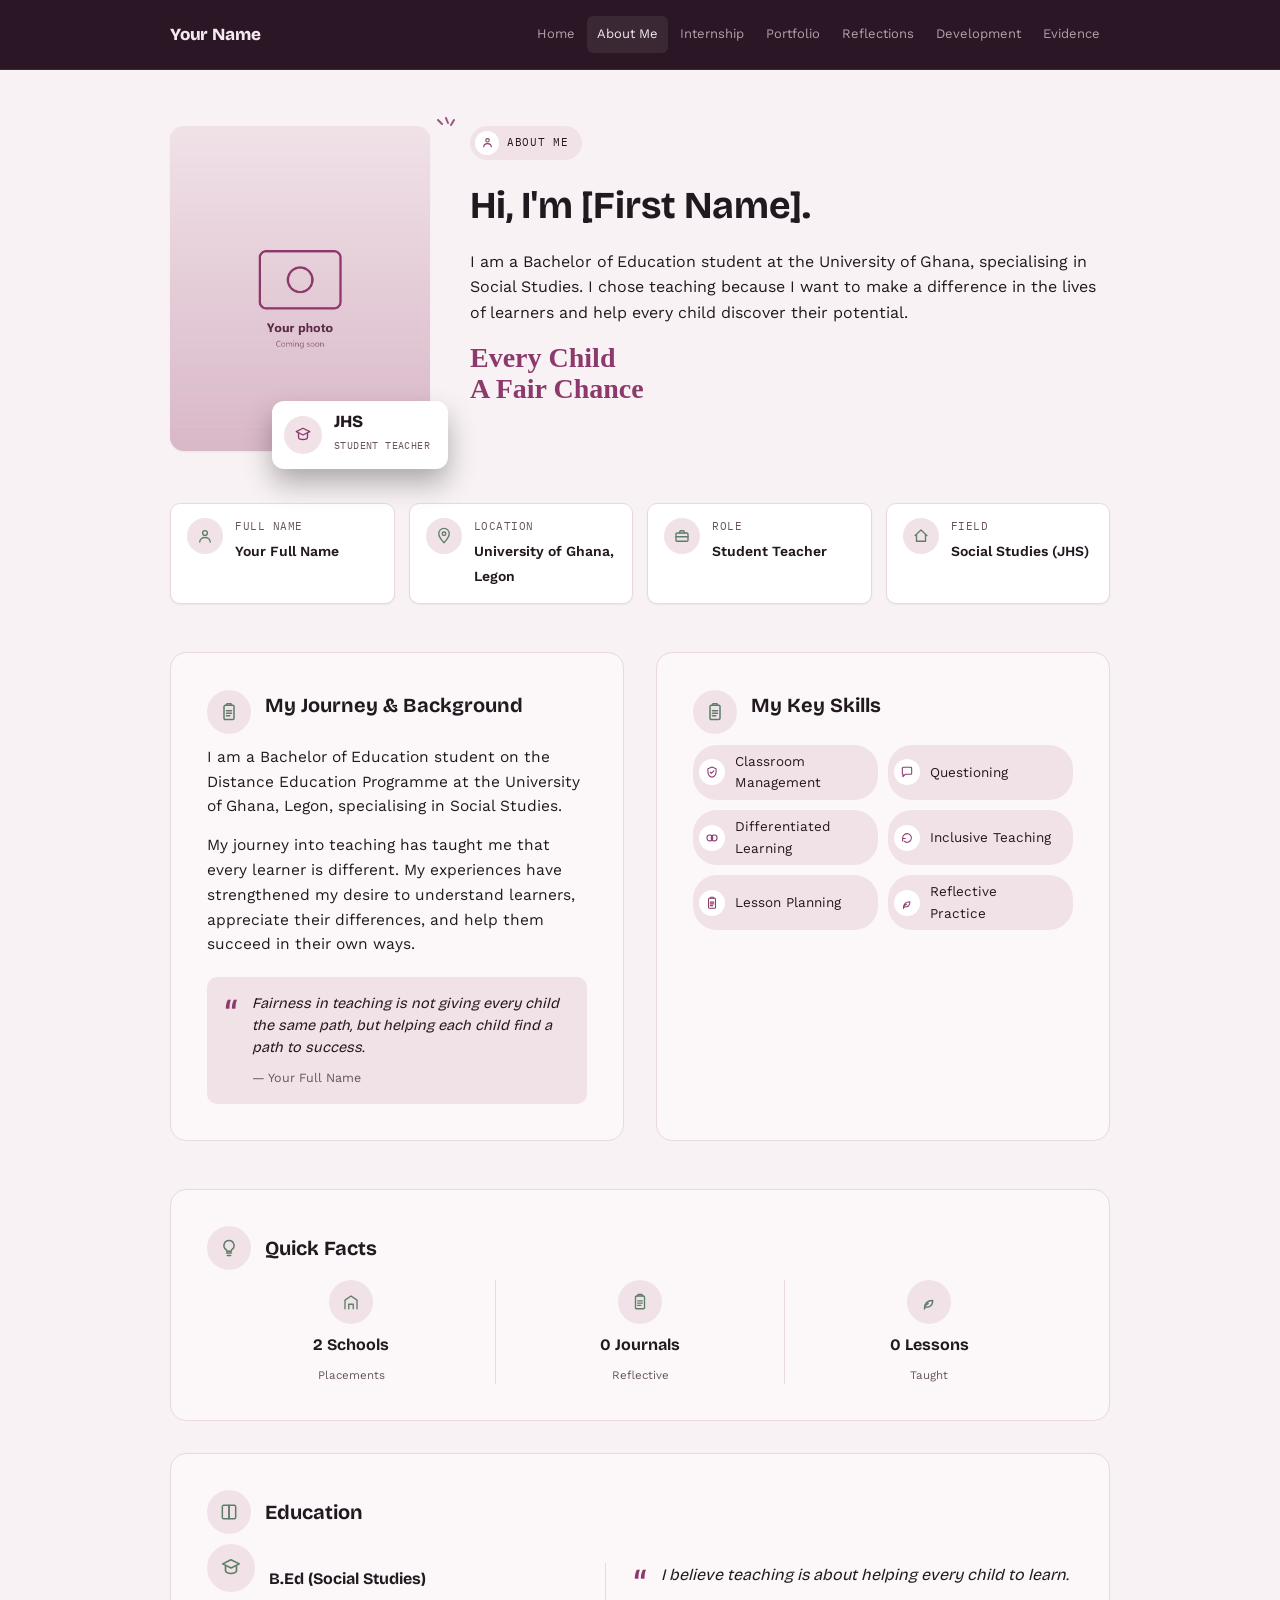
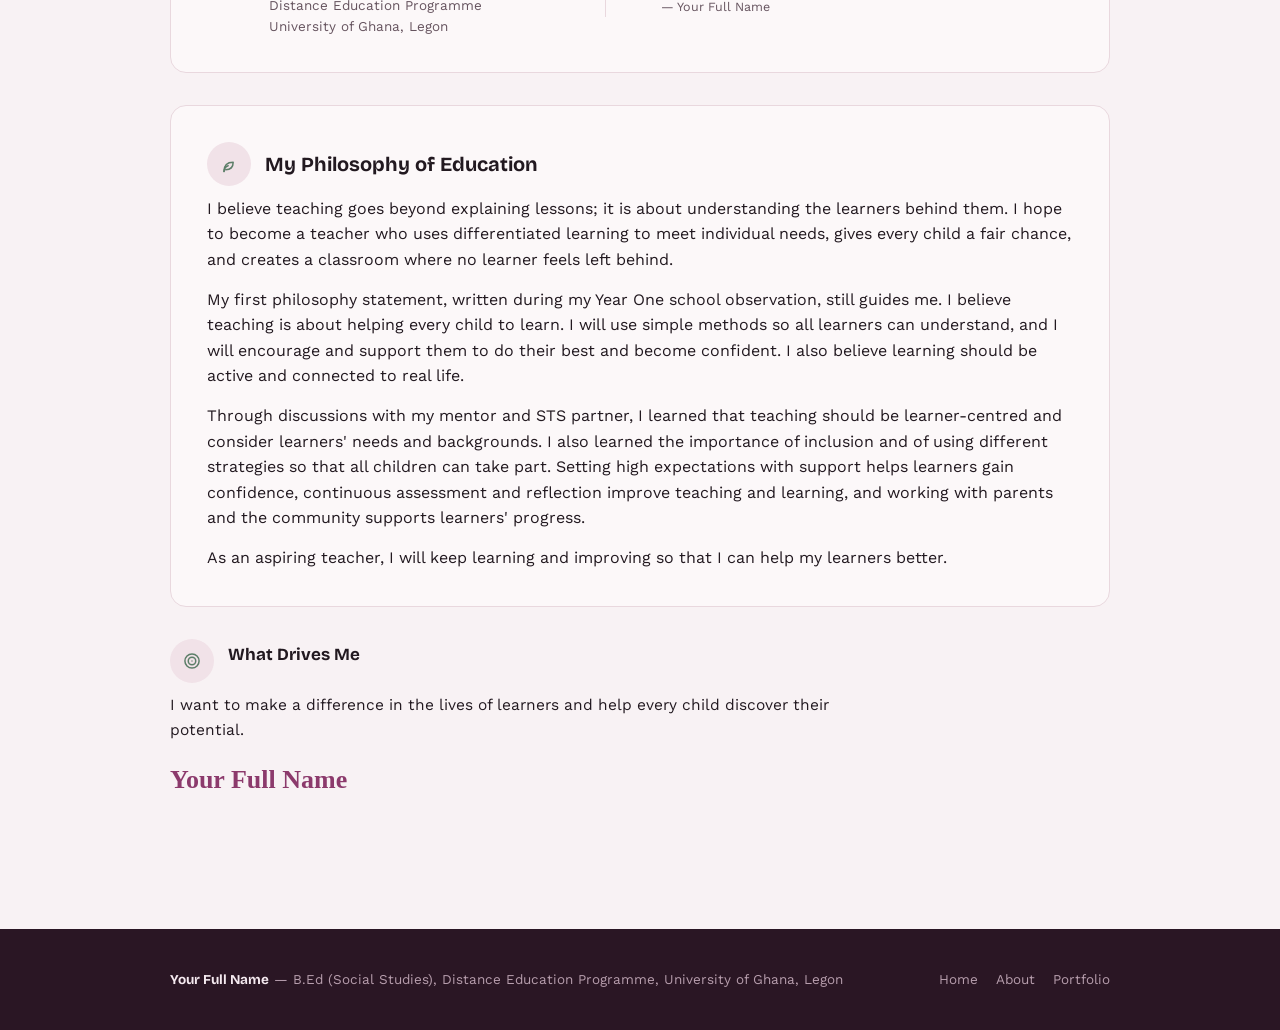
==== site/about.html @ 03ffe389 "Start client 3 e-portfolio from Ella's layout with Plum & Blush palette and placeholder content Co-A" ====
<!doctype html>
<html lang="en">
<head>
<meta charset="UTF-8">
<meta name="viewport" content="width=device-width, initial-scale=1">
<title>Your Full Name — About Me</title>
<meta name="description" content="Teaching e-portfolio of Your Full Name, B.Ed (Social Studies) student-teacher at the University of Ghana, Legon.">
<link rel="stylesheet" href="https://fonts.googleapis.com/css2?family=Bricolage+Grotesque:opsz,wght@12..96,500;12..96,700;12..96,800&family=Work+Sans:wght@400;500;600;700&family=IBM+Plex+Mono:wght@500&display=swap">
<link rel="stylesheet" href="styles.css">
</head>
<body>

<header class="site">
  <div class="container nav-row">
    <a class="brand" href="index.html">Your Name</a>
    <button class="nav-toggle" id="navToggle" aria-expanded="false">Menu</button>
    <nav class="links" id="navLinks">
      <a href="index.html">Home</a>
      <a href="about.html" class="active">About Me</a>
      <a href="internship.html">Internship</a>
      <a href="portfolio.html">Portfolio</a>
      <a href="reflections.html">Reflections</a>
      <a href="development.html">Development</a>
      <a href="evidence.html">Evidence</a>
    </nav>
  </div>
</header>

<main class="container">
  <div class="page">

    <div class="about-split">
      <div style="position:relative;">
        <div class="photo-ticks"><svg width="24" height="34" viewBox="0 0 24 34" fill="none" stroke="currentColor" stroke-width="2" stroke-linecap="round"><path d="M2 4l4 4"/><path d="M10 2l2 5"/><path d="M18 4l-3 5"/></svg></div>
        <img class="about-photo" style="object-position:center 15%;" src="assets/portrait.jpg" alt="Portrait of Your Full Name">
        <div class="hero-badge" style="position:absolute;right:-18px;bottom:-18px;left:auto;">
          <div class="badge-icon"><svg width="18" height="18" viewBox="0 0 24 24" fill="none" stroke="currentColor" stroke-width="1.8" stroke-linecap="round" stroke-linejoin="round"><path d="M12 3l9 4.5-9 4.5-9-4.5z"/><path d="M6 10v5c0 1.5 2.7 3 6 3s6-1.5 6-3v-5"/></svg></div>
          <div><b>JHS</b><span>Student Teacher</span></div>
        </div>
      </div>
      <div class="about-greet">
        <div class="pill-eyebrow"><span class="pill-icon"><svg width="13" height="13" viewBox="0 0 24 24" fill="none" stroke="currentColor" stroke-width="2" stroke-linecap="round" stroke-linejoin="round"><circle cx="12" cy="8" r="3.2"/><path d="M5 20c0-3.5 3-6 7-6s7 2.5 7 6"/></svg></span>About Me</div>
        <h3 style="font-size:clamp(28px,4.4vw,38px);">Hi, I'm [First Name].</h3>
        <p class="body-text">I am a Bachelor of Education student at the University of Ghana, specialising in Social Studies. I chose teaching because I want to make a difference in the lives of learners and help every child discover their potential.</p>
        <div class="tagline-script">Every Child<br>A Fair Chance</div>
      </div>
    </div>

    <div class="block">
      <div class="info-grid">
        <div class="info-item">
          <div class="info-icon"><svg width="18" height="18" viewBox="0 0 24 24" fill="none" stroke="currentColor" stroke-width="1.8" stroke-linecap="round" stroke-linejoin="round"><circle cx="12" cy="8" r="3.2"/><path d="M5 20c0-3.5 3-6 7-6s7 2.5 7 6"/></svg></div>
          <div><span class="info-label">Full Name</span><span class="info-value">Your Full Name</span></div>
        </div>
        <div class="info-item">
          <div class="info-icon"><svg width="18" height="18" viewBox="0 0 24 24" fill="none" stroke="currentColor" stroke-width="1.8" stroke-linecap="round" stroke-linejoin="round"><path d="M12 21s7-7.2 7-12.2a7 7 0 1 0-14 0C5 13.8 12 21 12 21z"/><circle cx="12" cy="9" r="2.4"/></svg></div>
          <div><span class="info-label">Location</span><span class="info-value">University of Ghana, Legon</span></div>
        </div>
        <div class="info-item">
          <div class="info-icon"><svg width="18" height="18" viewBox="0 0 24 24" fill="none" stroke="currentColor" stroke-width="1.8" stroke-linecap="round" stroke-linejoin="round"><rect x="4" y="8" width="16" height="11" rx="1.5"/><path d="M9 8V6.5A1.5 1.5 0 0 1 10.5 5h3A1.5 1.5 0 0 1 15 6.5V8"/><path d="M4 13h16"/></svg></div>
          <div><span class="info-label">Role</span><span class="info-value">Student Teacher</span></div>
        </div>
        <div class="info-item">
          <div class="info-icon"><svg width="18" height="18" viewBox="0 0 24 24" fill="none" stroke="currentColor" stroke-width="1.8" stroke-linecap="round" stroke-linejoin="round"><path d="M4 11.5L12 4l8 7.5"/><path d="M6 10v9h12v-9"/></svg></div>
          <div><span class="info-label">Field</span><span class="info-value">Social Studies (JHS)</span></div>
        </div>
      </div>
    </div>

    <div class="two-col block">
      <div class="panel" style="margin-bottom:0;">
        <div class="panel-head">
        <div class="focus-icon"><svg width="20" height="20" viewBox="0 0 24 24" fill="none" stroke="currentColor" stroke-width="1.8" stroke-linecap="round" stroke-linejoin="round"><rect x="6" y="4" width="12" height="17" rx="1.5"/><path d="M9 4V3a1 1 0 0 1 1-1h4a1 1 0 0 1 1 1v1"/><path d="M9 10.5h6M9 13.5h6M9 16.5h4"/></svg></div>
        <h3>My Journey &amp; Background</h3>
      </div>
        <p class="body-text">I am a Bachelor of Education student on the Distance Education Programme at the University of Ghana, Legon, specialising in Social Studies.</p>
        <p class="body-text" style="margin-top:14px;">My journey into teaching has taught me that every learner is different. My experiences have strengthened my desire to understand learners, appreciate their differences, and help them succeed in their own ways.</p>
        <div class="testimonial" style="margin-top:20px;background:var(--chip-bg);border-radius:10px;padding:16px 18px;">
          <span class="quote-mark">&ldquo;</span>
          <div>
            <blockquote style="font-size:14.5px;">Fairness in teaching is not giving every child the same path, but helping each child find a path to success.</blockquote>
            <cite>— Your Full Name</cite>
          </div>
        </div>
      </div>
      <div class="panel" style="margin-bottom:0;">
        <div class="panel-head">
        <div class="focus-icon"><svg width="20" height="20" viewBox="0 0 24 24" fill="none" stroke="currentColor" stroke-width="1.8" stroke-linecap="round" stroke-linejoin="round"><rect x="6" y="4" width="12" height="17" rx="1.5"/><path d="M9 4V3a1 1 0 0 1 1-1h4a1 1 0 0 1 1 1v1"/><path d="M9 10.5h6M9 13.5h6M9 16.5h4"/></svg></div>
        <h3>My Key Skills</h3>
      </div>
        <div class="skill-grid">
          <div class="skill-chip"><span class="chip-ico"><svg width="14" height="14" viewBox="0 0 24 24" fill="none" stroke="currentColor" stroke-width="1.8" stroke-linecap="round" stroke-linejoin="round"><path d="M12 3.5l7 2.8v5.2c0 5-3 8.3-7 9.5-4-1.2-7-4.5-7-9.5V6.3z"/><path d="M8.8 12.2l2.1 2.1 4.3-4.3"/></svg></span>Classroom Management</div>
          <div class="skill-chip"><span class="chip-ico"><svg width="14" height="14" viewBox="0 0 24 24" fill="none" stroke="currentColor" stroke-width="1.8" stroke-linecap="round" stroke-linejoin="round"><path d="M4 5.5A1.5 1.5 0 0 1 5.5 4h13A1.5 1.5 0 0 1 20 5.5v9A1.5 1.5 0 0 1 18.5 16H9l-4 4v-4H5.5A1.5 1.5 0 0 1 4 14.5z"/></svg></span>Questioning</div>
          <div class="skill-chip"><span class="chip-ico"><svg width="14" height="14" viewBox="0 0 24 24" fill="none" stroke="currentColor" stroke-width="1.8" stroke-linecap="round" stroke-linejoin="round"><circle cx="8.3" cy="12" r="5"/><circle cx="15.7" cy="12" r="5"/></svg></span>Differentiated Learning</div>
          <div class="skill-chip"><span class="chip-ico"><svg width="14" height="14" viewBox="0 0 24 24" fill="none" stroke="currentColor" stroke-width="1.8" stroke-linecap="round" stroke-linejoin="round"><path d="M4.5 12a7.5 7.5 0 1 1 2.4 5.5"/><path d="M4.5 17v-4.3h4.3"/></svg></span>Inclusive Teaching</div>
          <div class="skill-chip"><span class="chip-ico"><svg width="14" height="14" viewBox="0 0 24 24" fill="none" stroke="currentColor" stroke-width="1.8" stroke-linecap="round" stroke-linejoin="round"><rect x="6" y="4" width="12" height="17" rx="1.5"/><path d="M9 4V3a1 1 0 0 1 1-1h4a1 1 0 0 1 1 1v1"/><path d="M9 10.5h6M9 13.5h6M9 16.5h4"/></svg></span>Lesson Planning</div>
          <div class="skill-chip"><span class="chip-ico"><svg width="14" height="14" viewBox="0 0 24 24" fill="none" stroke="currentColor" stroke-width="1.8" stroke-linecap="round" stroke-linejoin="round"><path d="M6 21c0-7 4-11 11-11 0 6-3 9-9 9"/><path d="M6 21c0-4 2-6 5-7"/></svg></span>Reflective Practice</div>
        </div>
      </div>
    </div>

    <div class="panel">
      <div class="panel-head">
        <div class="focus-icon"><svg width="20" height="20" viewBox="0 0 24 24" fill="none" stroke="currentColor" stroke-width="1.8" stroke-linecap="round" stroke-linejoin="round"><path d="M9 18h6M10 21h4"/><path d="M12 3a6 6 0 0 0-3.5 10.9c.5.4.8 1 .8 1.6v.5h5.4v-.5c0-.6.3-1.2.8-1.6A6 6 0 0 0 12 3z"/></svg></div>
        <h3>Quick Facts</h3>
      </div>
      <div class="stat-trio">
        <div class="stat-trio-item">
          <div class="focus-icon"><svg width="18" height="18" viewBox="0 0 24 24" fill="none" stroke="currentColor" stroke-width="1.8" stroke-linecap="round" stroke-linejoin="round"><path d="M4 21V9.5L12 4l8 5.5V21"/><path d="M9 21v-6h6v6"/></svg></div>
          <b>2 Schools</b><span>Placements</span>
        </div>
        <div class="stat-trio-item">
          <div class="focus-icon"><svg width="18" height="18" viewBox="0 0 24 24" fill="none" stroke="currentColor" stroke-width="1.8" stroke-linecap="round" stroke-linejoin="round"><rect x="6" y="4" width="12" height="17" rx="1.5"/><path d="M9 4V3a1 1 0 0 1 1-1h4a1 1 0 0 1 1 1v1"/><path d="M9 10.5h6M9 13.5h6M9 16.5h4"/></svg></div>
          <b>0 Journals</b><span>Reflective</span>
        </div>
        <div class="stat-trio-item">
          <div class="focus-icon"><svg width="18" height="18" viewBox="0 0 24 24" fill="none" stroke="currentColor" stroke-width="1.8" stroke-linecap="round" stroke-linejoin="round"><path d="M6 21c0-7 4-11 11-11 0 6-3 9-9 9"/><path d="M6 21c0-4 2-6 5-7"/></svg></div>
          <b>0 Lessons</b><span>Taught</span>
        </div>
      </div>
    </div>

    <div class="panel">
      <div class="panel-head">
        <div class="focus-icon"><svg width="20" height="20" viewBox="0 0 24 24" fill="none" stroke="currentColor" stroke-width="1.8" stroke-linecap="round" stroke-linejoin="round"><path d="M4 5.5C4 4.7 4.7 4 5.5 4H12v16H5.5A1.5 1.5 0 0 1 4 18.5z"/><path d="M20 5.5c0-.8-.7-1.5-1.5-1.5H12v16h6.5a1.5 1.5 0 0 0 1.5-1.5z"/></svg></div>
        <h3>Education</h3>
      </div>
      <div class="edu-row">
        <div class="edu-info">
          <div class="focus-icon"><svg width="22" height="22" viewBox="0 0 24 24" fill="none" stroke="currentColor" stroke-width="1.8" stroke-linecap="round" stroke-linejoin="round"><path d="M12 3l9 4.5-9 4.5-9-4.5z"/><path d="M6 10v5c0 1.5 2.7 3 6 3s6-1.5 6-3v-5"/></svg></div>
          <div>
            <h4>B.Ed (Social Studies)</h4>
            <p>Distance Education Programme<br>University of Ghana, Legon</p>
          </div>
        </div>
        <div class="testimonial">
          <span class="quote-mark">&ldquo;</span>
          <div>
            <blockquote>I believe teaching is about helping every child to learn.</blockquote>
            <cite>— Your Full Name</cite>
          </div>
        </div>
      </div>
    </div>

    <div class="panel">
      <div class="panel-head">
        <div class="focus-icon"><svg width="20" height="20" viewBox="0 0 24 24" fill="none" stroke="currentColor" stroke-width="1.8" stroke-linecap="round" stroke-linejoin="round"><path d="M6 21c0-7 4-11 11-11 0 6-3 9-9 9"/><path d="M6 21c0-4 2-6 5-7"/></svg></div>
        <h3>My Philosophy of Education</h3>
      </div>
      <p class="body-text">I believe teaching goes beyond explaining lessons; it is about understanding the learners behind them. I hope to become a teacher who uses differentiated learning to meet individual needs, gives every child a fair chance, and creates a classroom where no learner feels left behind.</p>
      <p class="body-text" style="margin-top:14px;">My first philosophy statement, written during my Year One school observation, still guides me. I believe teaching is about helping every child to learn. I will use simple methods so all learners can understand, and I will encourage and support them to do their best and become confident. I also believe learning should be active and connected to real life.</p>
      <p class="body-text" style="margin-top:14px;">Through discussions with my mentor and STS partner, I learned that teaching should be learner-centred and consider learners' needs and backgrounds. I also learned the importance of inclusion and of using different strategies so that all children can take part. Setting high expectations with support helps learners gain confidence, continuous assessment and reflection improve teaching and learning, and working with parents and the community supports learners' progress.</p>
            <p class="body-text" style="margin-top:14px;">As an aspiring teacher, I will keep learning and improving so that I can help my learners better.</p>
    </div>

    <div class="block">
      <div>
        <div class="panel-head" style="margin-bottom:10px;">
          <div class="focus-icon"><svg width="20" height="20" viewBox="0 0 24 24" fill="none" stroke="currentColor" stroke-width="1.8" stroke-linecap="round" stroke-linejoin="round"><circle cx="12" cy="12" r="8.5"/><circle cx="12" cy="12" r="4.5"/><circle cx="12" cy="12" r=".8" fill="currentColor" stroke="none"/></svg></div>
          <h3 style="font-size:17px;">What Drives Me</h3>
        </div>
        <p class="body-text">I want to make a difference in the lives of learners and help every child discover their potential.</p>
        <div class="signature">Your Full Name</div>
      </div>
    </div>
  </div>
</main>

<footer class="site">
  <div class="container">
    <div><strong>Your Full Name</strong> — B.Ed (Social Studies), Distance Education Programme, University of Ghana, Legon</div>
    <div class="foot-links">
      <a href="index.html">Home</a>
      <a href="about.html">About</a>
      <a href="portfolio.html">Portfolio</a>
    </div>
  </div>
</footer>

<script>
(function(){
  var navToggle = document.getElementById("navToggle");
  var navEl = document.getElementById("navLinks");
  navToggle.addEventListener("click", function(){
    var open = navEl.classList.toggle("open");
    navToggle.setAttribute("aria-expanded", open ? "true" : "false");
  });
})();
</script>
</body>
</html>
---- site/styles.css ----
:root{
  --bg:#F8F2F4;
  --surface:#FFFFFF;
  --surface-2:#FCF8F9;
  --ink:#221920;
  --ink-muted:#66545F;
  --border:#E9D8DE;
  --gold:#8C3A6C;
  --green:#5C7E68;
  --maroon:#C2566F;
  --header-bg:#2A1624;
  --header-text:#F4E9EF;
  --header-text-muted:#B79EAD;
  --chip-bg:#F1E2E8;
  --shadow: 0 1px 2px rgba(20,18,10,.06);
  --font-display: "Bricolage Grotesque", system-ui, sans-serif;
  --font-body: "Work Sans", system-ui, sans-serif;
  --font-mono: "IBM Plex Mono", monospace;
}
@media (prefers-color-scheme: dark){
  :root:not([data-theme="light"]){
    --bg:#170F14;
    --surface:#21161D;
    --surface-2:#271A22;
    --ink:#F4E9EF;
    --ink-muted:#B9A3AF;
    --border:#3B2934;
    --gold:#D58AB6;
    --green:#93BCA0;
    --maroon:#EA8FA3;
    --header-bg:#10090E;
    --header-text:#F4E9EF;
    --header-text-muted:#A88E9D;
    --chip-bg:#2F1F29;
    --shadow: 0 1px 2px rgba(0,0,0,.4);
  }
}
:root[data-theme="dark"]{
  --bg:#170F14;
  --surface:#21161D;
  --surface-2:#271A22;
  --ink:#F4E9EF;
  --ink-muted:#B9A3AF;
  --border:#3B2934;
  --gold:#D58AB6;
  --green:#93BCA0;
  --maroon:#EA8FA3;
  --header-bg:#10090E;
  --header-text:#F4E9EF;
  --header-text-muted:#A88E9D;
  --chip-bg:#2F1F29;
  --shadow: 0 1px 2px rgba(0,0,0,.4);
}
*{box-sizing:border-box;}
html{scroll-behavior:smooth;}
body{
  margin:0;
  background:var(--bg);
  color:var(--ink);
  font-family:var(--font-body);
  line-height:1.6;
}
img{max-width:100%;}
a{color:inherit;}
[hidden]{display:none!important;}
.container{max-width:980px;margin:0 auto;padding-inline:20px;}
h1,h2,h3{font-family:var(--font-display);font-weight:700;text-wrap:balance;margin:0;}
p{margin:0;}
.eyebrow{
  font-family:var(--font-mono);
  font-size:11px;
  letter-spacing:.08em;
  text-transform:uppercase;
}

/* header */
header.site{
  background:var(--header-bg);
  color:var(--header-text);
  position:sticky;
  top:0;
  z-index:20;
  border-bottom:1px solid rgba(255,255,255,.08);
}
.nav-row{
  display:flex;
  align-items:center;
  justify-content:space-between;
  padding-block:16px;
  gap:16px;
}
.brand{
  font-family:var(--font-display);
  font-weight:800;
  font-size:17px;
  letter-spacing:-.01em;
  text-decoration:none;
  color:var(--header-text);
  white-space:nowrap;
}
nav.links{display:flex;gap:2px;flex-wrap:nowrap;}
nav.links a{
  font-size:13px;
  text-decoration:none;
  color:var(--header-text-muted);
  padding:8px 10px;
  border-radius:6px;
  white-space:nowrap;
  transition:color .15s, background .15s;
}
nav.links a:hover{color:var(--header-text);}
nav.links a.active{color:var(--header-text);background:rgba(255,255,255,.08);}
.nav-toggle{
  display:none;
  background:none;
  border:1px solid rgba(255,255,255,.2);
  color:var(--header-text);
  border-radius:6px;
  padding:8px 10px;
  font-size:13px;
  font-family:var(--font-mono);
}
@media (max-width:900px){
  nav.links{
    display:none;
    width:100%;
    flex-direction:column;
    flex-wrap:wrap;
    gap:2px;
    padding-bottom:14px;
  }
  nav.links a{white-space:normal;}
  nav.links.open{display:flex;}
  .nav-toggle{display:block;}
  .nav-row{flex-wrap:wrap;}
}

/* hero */
.hero{
  background:var(--header-bg);
  color:var(--header-text);
  padding-block:clamp(48px,8vw,88px) clamp(56px,9vw,96px);
  overflow:clip;
}
.hero-grid{
  display:grid;
  grid-template-columns:1.15fr auto;
  gap:clamp(32px,6vw,64px);
  align-items:center;
}
@media (max-width:700px){.hero-grid{grid-template-columns:1fr;}.hero-photo-wrap{order:-1;margin-inline:auto;}}
.hero-photo-wrap{
  position:relative;
  width:min(300px,72vw);
  flex-shrink:0;
}
.hero-photo-wrap::before{
  content:"";
  position:absolute;
  inset:10px -10px -10px 10px;
  background:color-mix(in srgb, var(--gold) 25%, transparent);
  border-radius:18px;
  z-index:0;
}
.hero-photo{
  position:relative;
  z-index:1;
  display:block;
  width:100%;
  aspect-ratio:4/5;
  object-fit:cover;
  object-position:top center;
  border-radius:16px;
  box-shadow:0 24px 48px rgba(0,0,0,.4);
}
.hero-badge{
  position:absolute;
  z-index:2;
  left:-18px;
  bottom:-18px;
  display:flex;
  align-items:center;
  gap:12px;
  background:var(--surface);
  color:var(--ink);
  padding:12px 18px 12px 12px;
  border-radius:12px;
  box-shadow:0 14px 28px rgba(0,0,0,.3);
  max-width:210px;
}
.hero-badge .badge-icon{
  width:38px;height:38px;border-radius:50%;flex-shrink:0;
  background:var(--chip-bg);color:var(--gold);
  display:flex;align-items:center;justify-content:center;
}
.hero-badge b{display:block;font-family:var(--font-display);font-size:17px;font-weight:800;line-height:1.1;}
.hero-badge span{font-size:10px;font-family:var(--font-mono);text-transform:uppercase;letter-spacing:.04em;color:var(--ink-muted);}
.hero .eyebrow{color:#E8A3C4;margin-bottom:10px;display:block;}
.hero h1{font-size:clamp(32px,5.5vw,52px);line-height:1.05;margin-bottom:10px;}
.hero .role{font-size:15px;color:var(--header-text-muted);margin-bottom:20px;}
.hero .pitch{max-width:56ch;font-size:15px;color:#DCCAD3;margin-bottom:24px;}
.divider-rule{height:2px;width:56px;background:#E8A3C4;margin-bottom:24px;}
.stat-row{display:flex;gap:28px;flex-wrap:wrap;}
.stat b{display:block;font-family:var(--font-display);font-size:24px;font-weight:800;}
.stat span{font-size:11px;color:var(--header-text-muted);text-transform:uppercase;letter-spacing:.05em;}
.accentbar{display:flex;height:5px;margin-top:32px;border-radius:3px;overflow:hidden;max-width:280px;}
.accentbar div{flex:1;}

/* page body */
main{padding-block:56px 80px;}
.page-head{margin-bottom:40px;max-width:70ch;}
.page-head .eyebrow{color:var(--gold);margin-bottom:10px;display:block;}
.page-head h2{font-size:clamp(26px,4vw,34px);margin-bottom:12px;}
.page-head p{color:var(--ink-muted);font-size:15.5px;}

.block{margin-bottom:48px;}
.block h3{font-size:19px;margin-bottom:14px;}
.block .body-text{max-width:68ch;color:var(--ink);font-size:15.5px;}
.block .body-text + .body-text{margin-top:14px;}
.pull{
  border-left:3px solid var(--gold);
  padding:2px 0 2px 20px;
  margin:20px 0;
  max-width:60ch;
  font-family:var(--font-display);
  font-weight:500;
  font-size:19px;
  line-height:1.45;
  color:var(--ink);
}

.two-col{display:grid;grid-template-columns:1fr 1fr;gap:32px;}
@media (max-width:700px){.two-col{grid-template-columns:1fr;}}
.card{
  background:var(--surface);
  border:1px solid var(--border);
  border-radius:10px;
  padding:22px 24px;
  box-shadow:var(--shadow);
}
.card h4{font-family:var(--font-display);font-size:16px;margin:0 0 8px;font-weight:700;}
.card p{font-size:14.5px;color:var(--ink-muted);}

ul.plain{margin:0;padding:0;list-style:none;display:flex;flex-direction:column;gap:10px;}
ul.plain li{
  font-size:15px;
  padding-left:20px;
  position:relative;
}
ul.plain li::before{
  content:"";
  position:absolute;left:0;top:9px;
  width:6px;height:6px;border-radius:50%;
  background:var(--green);
}

.chip-row{display:flex;flex-wrap:wrap;gap:8px;}
.chip{
  font-family:var(--font-mono);
  font-size:12px;
  background:var(--chip-bg);
  border:1px solid var(--border);
  padding:6px 12px;
  border-radius:20px;
  color:var(--ink);
}

.grid-cards{display:grid;grid-template-columns:repeat(auto-fill,minmax(220px,1fr));gap:18px;}

.focus-grid{display:grid;grid-template-columns:repeat(auto-fit,minmax(200px,1fr));gap:20px;}
.focus-card{padding:4px 2px;}
.focus-icon{
  width:44px;height:44px;
  border-radius:50%;
  background:var(--chip-bg);
  display:flex;align-items:center;justify-content:center;
  margin-bottom:16px;
  color:var(--green);
}
.focus-card h4{font-family:var(--font-display);font-size:15.5px;margin-bottom:6px;}
.focus-card p{font-size:14px;color:var(--ink-muted);}

/* home redesign */
.home-page{--ink-muted:#66545F;}
@media (prefers-color-scheme: dark){:root:not([data-theme="light"]) .home-page{--ink-muted:#B9A3AF;}}
:root[data-theme="dark"] .home-page{--ink-muted:#B9A3AF;}
.pill-eyebrow{
  display:inline-flex;align-items:center;gap:8px;
  background:var(--chip-bg);
  border-radius:20px;
  padding:5px 14px 5px 5px;
  font-family:var(--font-mono);
  font-size:11px;letter-spacing:.06em;text-transform:uppercase;
  color:var(--ink);
  margin-bottom:16px;
}
.pill-eyebrow .pill-icon{
  width:24px;height:24px;border-radius:50%;
  background:var(--surface);
  display:flex;align-items:center;justify-content:center;
  color:var(--gold);
}
.panel{
  background:var(--surface-2);
  border:1px solid var(--border);
  border-radius:16px;
  padding:clamp(24px,4vw,36px);
  margin-bottom:32px;
}
.panel-head{display:flex;align-items:center;gap:14px;margin-bottom:10px;}
.panel-head .focus-icon{margin-bottom:0;flex-shrink:0;}
.panel-head h3{font-size:20px;}
.panel-intro{color:var(--ink-muted);font-size:14.5px;max-width:64ch;margin-bottom:24px;}
.testimonial{display:flex;gap:14px;align-items:flex-start;}
.testimonial .quote-mark{font-family:var(--font-display);font-size:42px;color:var(--gold);line-height:.6;flex-shrink:0;margin-top:10px;}
.testimonial blockquote{margin:0;font-family:var(--font-display);font-style:italic;font-size:16px;line-height:1.5;color:var(--ink);}
.testimonial cite{display:block;margin-top:10px;font-style:normal;font-size:12.5px;color:var(--ink-muted);}
.about-teaser-grid{display:grid;grid-template-columns:1.3fr 1fr;gap:40px;align-items:start;}
@media (max-width:760px){.about-teaser-grid{grid-template-columns:1fr;}}
.link-grid{display:grid;grid-template-columns:1fr 1fr;gap:16px;}
@media (max-width:700px){.link-grid{grid-template-columns:1fr;}}
.link-card{
  display:flex;align-items:flex-start;gap:14px;
  background:var(--surface);border:1px solid var(--border);border-radius:12px;
  padding:18px;text-decoration:none;color:inherit;
  transition:border-color .15s;
}
.link-card:hover{border-color:var(--gold);}
.link-card .focus-icon{margin-bottom:0;flex-shrink:0;width:38px;height:38px;}
.link-card .link-body{flex:1;}
.link-card .link-body h4{font-family:var(--font-display);font-size:15px;margin-bottom:4px;font-weight:700;}
.link-card .link-body p{font-size:13px;color:var(--ink-muted);}
.link-card .link-arrow{
  width:30px;height:30px;border-radius:50%;background:var(--chip-bg);
  display:flex;align-items:center;justify-content:center;color:var(--ink);flex-shrink:0;
}
.philosophy-split{display:grid;grid-template-columns:1fr 1.15fr;gap:40px;align-items:center;}
@media (max-width:700px){.philosophy-split{grid-template-columns:1fr;}}
.philosophy-photo{width:100%;aspect-ratio:4/3;object-fit:cover;border-radius:16px;box-shadow:var(--shadow);display:block;}
.philosophy-photo.is-placeholder{
  display:flex;align-items:center;justify-content:center;flex-direction:column;gap:8px;
  background:var(--chip-bg);color:var(--ink-muted);font-family:var(--font-mono);font-size:11px;text-transform:uppercase;letter-spacing:.05em;text-align:center;padding:20px;
}
.btn-dark{
  display:inline-flex;align-items:center;gap:8px;
  background:var(--header-bg);color:var(--header-text);
  font-family:var(--font-body);font-weight:600;font-size:14px;
  padding:12px 20px;border-radius:24px;text-decoration:none;
  transition:opacity .15s;
}
.btn-dark:hover{opacity:.85;}
.intro-bar{
  display:flex;flex-wrap:wrap;gap:28px;align-items:center;justify-content:space-between;
  background:var(--surface-2);border:1px solid var(--border);border-radius:16px;
  padding:clamp(22px,4vw,30px);
}
.intro-bar .intro-text{flex:2;min-width:260px;}
.intro-bar .intro-side{display:flex;flex-direction:column;gap:16px;align-items:flex-start;}
.mini-stats{display:flex;gap:20px;flex-wrap:wrap;}
.mini-stat{display:flex;flex-direction:column;align-items:center;gap:6px;text-align:center;width:80px;}
.mini-stat .focus-icon{width:36px;height:36px;margin-bottom:0;}
.mini-stat b{font-family:var(--font-display);font-size:12.5px;font-weight:700;line-height:1.25;}
.mini-stat span{font-size:10px;color:var(--ink-muted);}
.tagline-script{
  font-family:"Caveat",cursive;
  font-weight:700;
  font-size:clamp(22px,3vw,28px);
  color:var(--gold);
  line-height:1.1;
  margin-top:18px;
}
.signature{
  font-family:"Caveat",cursive;
  font-weight:700;
  font-size:26px;
  color:var(--gold);
  margin-top:16px;
}
.photo-ticks{position:absolute;top:-10px;right:-30px;color:var(--gold);opacity:.85;}

.stat-trio{display:flex;}
.stat-trio-item{flex:1;display:flex;flex-direction:column;align-items:center;gap:8px;text-align:center;padding:0 12px;border-right:1px solid var(--border);}
.stat-trio-item:last-child{border-right:none;}
.stat-trio-item .focus-icon{margin-bottom:0;}
.stat-trio-item b{font-family:var(--font-display);font-size:16px;font-weight:700;}
.stat-trio-item span{font-size:11.5px;color:var(--ink-muted);}

.skill-grid{display:grid;grid-template-columns:1fr 1fr;gap:10px;}
@media (max-width:500px){.skill-grid{grid-template-columns:1fr;}}
.skill-chip{display:inline-flex;align-items:center;gap:10px;background:var(--chip-bg);border-radius:24px;padding:6px 16px 6px 6px;font-size:13.5px;}
.skill-chip .chip-ico{width:26px;height:26px;border-radius:50%;background:var(--surface);display:flex;align-items:center;justify-content:center;color:var(--gold);flex-shrink:0;}

.edu-row{display:flex;flex-wrap:wrap;gap:32px;align-items:center;}
.edu-row .edu-info{display:flex;gap:14px;align-items:flex-start;flex:1;min-width:220px;}
.edu-row .edu-info .focus-icon{width:48px;height:48px;flex-shrink:0;margin-bottom:0;}
.edu-row .edu-info h4{font-family:var(--font-display);font-size:16px;margin-bottom:4px;}
.edu-row .edu-info p{font-size:13.5px;color:var(--ink-muted);line-height:1.5;}
.edu-row .testimonial{flex:1.2;min-width:240px;border-left:1px solid var(--border);padding-left:28px;}
@media (max-width:640px){.edu-row .testimonial{border-left:none;padding-left:0;}}

.page-head-split{display:flex;flex-wrap:wrap;justify-content:space-between;align-items:center;gap:24px;margin-bottom:40px;}
.page-head-split .head-text{flex:1;min-width:260px;}
.page-head-split .head-text h2{font-size:clamp(28px,4.4vw,38px);margin:12px 0 14px;}
.page-head-split .head-text p{color:var(--ink-muted);font-size:15px;max-width:60ch;}
.icon-blob{
  position:relative;
  background:var(--chip-bg);
  border-radius:42% 58% 63% 37% / 41% 44% 56% 59%;
  width:150px;height:130px;
  flex-shrink:0;
  display:flex;align-items:center;justify-content:center;
  color:var(--ink);
}

.profile-card{display:grid;grid-template-columns:1fr 1fr;gap:32px;align-items:stretch;background:var(--surface-2);border:1px solid var(--border);border-radius:16px;padding:clamp(22px,4vw,30px);margin-bottom:32px;}
@media (max-width:700px){.profile-card{grid-template-columns:1fr;}}
.profile-card h3{font-size:20px;margin:10px 0 2px;}
.profile-card .profile-sub{font-size:13.5px;color:var(--ink-muted);}
.profile-list{display:flex;flex-direction:column;gap:14px;margin-top:18px;padding-top:18px;border-top:1px solid var(--border);}
.profile-list .info-row{display:flex;align-items:center;gap:12px;}
.profile-list .info-row .focus-icon{width:32px;height:32px;margin-bottom:0;flex-shrink:0;}
.profile-list .info-row .label{font-size:10.5px;color:var(--ink-muted);text-transform:uppercase;letter-spacing:.04em;display:block;}
.profile-list .info-row .value{font-size:14px;font-weight:600;}
.photo-quote{position:relative;border-radius:14px;overflow:hidden;min-height:220px;}
.photo-quote img{width:100%;height:100%;object-fit:cover;display:block;}
.photo-quote.is-placeholder{
  background:var(--chip-bg);display:flex;flex-direction:column;align-items:center;justify-content:center;gap:8px;
  color:var(--ink-muted);font-family:var(--font-mono);font-size:11px;text-transform:uppercase;letter-spacing:.05em;text-align:center;padding:20px;
}
.photo-quote .quote-overlay{
  position:absolute;left:0;right:0;bottom:0;
  background:linear-gradient(0deg, rgba(8,18,26,.88), rgba(8,18,26,0));
  padding:28px 18px 16px;
  color:#EEF3F6;
  font-family:var(--font-display);font-style:italic;font-size:13.5px;line-height:1.5;
}

.page-photo-hero{display:grid;grid-template-columns:1fr 300px;gap:40px;align-items:center;margin-bottom:40px;}
@media (max-width:760px){.page-photo-hero{grid-template-columns:1fr;}.page-photo-hero .photo-col{order:-1;margin-inline:auto;}}
.page-photo-hero .photo-col{position:relative;width:100%;max-width:300px;}
.page-hero-photo{width:100%;aspect-ratio:4/5;object-fit:cover;object-position:top center;border-radius:16px;box-shadow:var(--shadow);display:block;}
.page-hero-photo.is-placeholder{display:flex;flex-direction:column;align-items:center;justify-content:center;gap:8px;background:var(--chip-bg);color:var(--ink-muted);font-family:var(--font-mono);font-size:11px;text-transform:uppercase;letter-spacing:.05em;text-align:center;padding:20px;}

.panel-with-photo{display:flex;flex-wrap:wrap;gap:28px;align-items:flex-start;}
.panel-with-photo .panel-main{flex:2;min-width:260px;}
.panel-with-photo .panel-photo{flex:1;min-width:160px;max-width:220px;border-radius:14px;overflow:hidden;aspect-ratio:4/3;box-shadow:var(--shadow);}
.panel-with-photo .panel-photo img{width:100%;height:100%;object-fit:cover;display:block;}

.evidence-grid{display:grid;grid-template-columns:repeat(auto-fit,minmax(150px,1fr));gap:16px;}
.video-feature{display:flex;flex-wrap:wrap;gap:28px;align-items:center;}
.video-feature video{flex:3;min-width:260px;width:100%;aspect-ratio:16/9;border-radius:14px;background:#000;box-shadow:var(--shadow);display:block;}
.video-feature .video-caption{flex:2;min-width:220px;}
.video-feature .evidence-tag{display:block;font-family:var(--font-mono);font-size:11px;text-transform:uppercase;letter-spacing:.05em;color:var(--ink-muted);margin-bottom:10px;}

.evidence-card{background:var(--surface);border:1px solid var(--border);border-radius:12px;overflow:hidden;box-shadow:var(--shadow);}
.evidence-card .evidence-photo{width:100%;aspect-ratio:4/3;object-fit:cover;display:block;}
.evidence-card .evidence-photo.is-placeholder{
  display:flex;flex-direction:column;align-items:center;justify-content:center;gap:6px;
  background:var(--chip-bg);color:var(--ink-muted);font-family:var(--font-mono);font-size:10px;text-transform:uppercase;letter-spacing:.05em;text-align:center;padding:14px;
}
.evidence-card .evidence-body{padding:14px 16px;}
.evidence-card .evidence-body h4{font-family:var(--font-display);font-size:14.5px;margin-bottom:2px;}
.evidence-card .evidence-body .evidence-tag{font-size:12px;color:var(--ink-muted);margin-bottom:12px;display:block;}
.evidence-card .evidence-view{
  display:inline-flex;align-items:center;justify-content:center;gap:6px;width:100%;
  background:var(--chip-bg);color:var(--ink);font-size:12.5px;font-weight:600;
  padding:8px;border-radius:8px;text-decoration:none;box-sizing:border-box;
}

.toolkit-cloud{position:relative;background:var(--chip-bg);border-radius:12px;padding:20px 22px 60px;}
.toolkit-cloud .tagline-script{position:absolute;right:22px;bottom:14px;margin-top:0;text-align:right;}

.growth-split{display:grid;grid-template-columns:1.3fr 1fr;gap:28px;align-items:stretch;}
@media (max-width:760px){.growth-split{grid-template-columns:1fr;}}
.growth-photo{width:100%;height:100%;min-height:220px;object-fit:cover;border-radius:14px;box-shadow:var(--shadow);display:block;}
.growth-photo.is-placeholder{display:flex;flex-direction:column;align-items:center;justify-content:center;gap:8px;background:var(--chip-bg);color:var(--ink-muted);font-family:var(--font-mono);font-size:11px;text-transform:uppercase;letter-spacing:.05em;text-align:center;padding:20px;}
.quote-box{background:var(--chip-bg);border-radius:10px;padding:18px 20px;margin-top:18px;}
.quote-box p{font-family:var(--font-display);font-style:italic;font-size:14.5px;line-height:1.5;color:var(--ink);margin-bottom:8px;}
.quote-box span{font-size:12px;color:var(--ink-muted);}

.icon-pastel-1{background:color-mix(in srgb, var(--green) 20%, var(--surface));color:var(--green);}
.icon-pastel-2{background:color-mix(in srgb, var(--gold) 22%, var(--surface));color:var(--gold);}
.icon-pastel-3{background:color-mix(in srgb, var(--maroon) 20%, var(--surface));color:var(--maroon);}

.reflect-hero-side{display:flex;align-items:center;gap:16px;}
.reflect-quote{font-family:"Caveat",cursive;font-weight:700;font-size:21px;color:var(--gold);line-height:1.25;text-align:center;max-width:150px;transform:rotate(-4deg);flex-shrink:0;}

.journal-card{background:var(--surface);border:1px solid var(--border);border-radius:12px;padding:18px;}
.week-badge{display:inline-block;font-family:var(--font-mono);font-size:10px;font-weight:700;text-transform:uppercase;letter-spacing:.04em;padding:4px 10px;border-radius:20px;margin-bottom:12px;}
.journal-card h4{font-family:var(--font-display);font-size:15px;margin-bottom:8px;}
.journal-card p{font-size:13.5px;color:var(--ink-muted);margin-bottom:14px;}
.journal-date{display:flex;align-items:center;gap:6px;font-size:11.5px;color:var(--ink-muted);}

.flanked-quote{display:flex;align-items:center;gap:24px;}
.flanked-quote .leaf-deco{color:var(--gold);opacity:.8;flex-shrink:0;}
.flanked-quote .blob-deco{
  width:70px;height:70px;flex-shrink:0;position:relative;
  background:var(--chip-bg);border-radius:42% 58% 63% 37% / 41% 44% 56% 59%;
}
.flanked-quote .blob-deco .photo-ticks{top:-10px;right:-16px;}
@media (max-width:600px){.flanked-quote{flex-wrap:wrap;justify-content:center;}}

.numbered-list{display:flex;flex-direction:column;gap:20px;}
.numbered-item{display:flex;gap:16px;align-items:flex-start;}
.numbered-item .num-badge{width:40px;height:40px;border-radius:50%;background:var(--chip-bg);display:flex;align-items:center;justify-content:center;font-family:var(--font-display);font-weight:700;font-size:14px;color:var(--gold);flex-shrink:0;}
.numbered-item h4{font-family:var(--font-display);font-size:15px;margin-bottom:4px;}
.numbered-item p{font-size:13.5px;color:var(--ink-muted);}

.progress-list{display:flex;flex-direction:column;gap:14px;}
.progress-item{display:flex;gap:14px;align-items:flex-start;background:var(--surface);border:1px solid var(--border);border-radius:10px;padding:14px 16px;}
.progress-item .focus-icon{width:40px;height:40px;flex-shrink:0;margin-bottom:0;}
.progress-item .progress-body{flex:1;display:flex;justify-content:space-between;gap:12px;align-items:flex-start;flex-wrap:wrap;}
.progress-item .progress-text h4{font-family:var(--font-display);font-size:14.5px;margin-bottom:4px;}
.progress-item .progress-text p{font-size:13px;color:var(--ink-muted);}
.status-pill{display:inline-block;font-size:11px;font-weight:700;padding:5px 12px;border-radius:16px;white-space:nowrap;flex-shrink:0;}
.status-pill.in-progress{background:color-mix(in srgb, var(--gold) 25%, var(--surface));color:var(--gold);}
.status-pill.completed{background:color-mix(in srgb, var(--green) 25%, var(--surface));color:var(--green);}

.growth-mindset{background:var(--chip-bg);}
.growth-mindset blockquote{font-family:var(--font-display);font-style:italic;font-size:15px;line-height:1.55;color:var(--ink);max-width:52ch;}

.foundation-card{display:flex;gap:16px;align-items:flex-start;background:var(--surface);border:1px solid var(--border);border-radius:12px;padding:20px;}
.foundation-card .focus-icon{width:46px;height:46px;flex-shrink:0;margin-bottom:0;}
.foundation-card h4{font-family:var(--font-display);font-size:15.5px;margin-bottom:3px;}
.foundation-card .foundation-sub{font-size:13px;color:var(--ink-muted);margin-bottom:10px;}
.foundation-card p{font-size:13.5px;color:var(--ink-muted);line-height:1.5;}

.about-split{display:grid;grid-template-columns:260px 1fr;gap:40px;align-items:start;margin-bottom:52px;}
@media (max-width:700px){.about-split{grid-template-columns:1fr;}}
.about-photo{width:100%;aspect-ratio:4/5;object-fit:cover;object-position:top center;border-radius:14px;box-shadow:var(--shadow);display:block;}
.about-greet h3{font-family:var(--font-display);font-weight:700;font-size:clamp(24px,3.4vw,30px);margin-bottom:12px;}
.about-connect{margin-top:16px;}
.about-connect .connect-label{font-family:var(--font-mono);font-size:11px;text-transform:uppercase;letter-spacing:.05em;color:var(--gold);margin-bottom:6px;display:block;}

.info-grid{display:grid;grid-template-columns:repeat(auto-fit,minmax(190px,1fr));gap:14px;}
.info-item{display:flex;gap:12px;align-items:flex-start;background:var(--surface);border:1px solid var(--border);border-radius:10px;padding:14px 16px;box-shadow:var(--shadow);}
.info-item .info-icon{width:36px;height:36px;border-radius:50%;background:var(--chip-bg);display:flex;align-items:center;justify-content:center;color:var(--green);flex-shrink:0;}
.info-item .info-label{font-family:var(--font-mono);font-size:10.5px;text-transform:uppercase;letter-spacing:.05em;color:var(--ink-muted);display:block;margin-bottom:3px;}
.info-item .info-value{font-size:14px;font-weight:600;line-height:1.3;}

.icon-card-head{display:flex;align-items:center;gap:10px;margin-bottom:14px;}
.icon-card-head .focus-icon{margin-bottom:0;}
.icon-card-head h4{margin:0;font-family:var(--font-display);font-size:16px;font-weight:700;}

ul.check-list{margin:0;padding:0;list-style:none;display:flex;flex-direction:column;gap:10px;}
ul.check-list li{font-size:14.5px;padding-left:26px;position:relative;}
ul.check-list li::before{content:"✓";position:absolute;left:0;top:0;color:var(--green);font-weight:700;font-size:13px;}

.cta-card{
  display:flex;flex-wrap:wrap;gap:18px;align-items:center;justify-content:space-between;
  background:var(--surface);border:1px solid var(--border);border-radius:12px;
  padding:24px 28px;box-shadow:var(--shadow);
}
.cta-card .cta-text h4{font-family:var(--font-display);font-size:16.5px;margin-bottom:6px;}
.cta-card .cta-text p{font-size:13.5px;color:var(--ink-muted);max-width:46ch;}
.cta-btn{
  display:inline-flex;align-items:center;gap:6px;
  background:var(--gold);color:var(--header-bg);
  font-family:var(--font-mono);font-size:12px;text-transform:uppercase;letter-spacing:.04em;font-weight:700;
  padding:11px 18px;border-radius:8px;text-decoration:none;white-space:nowrap;
  transition:opacity .15s;
}
.cta-btn:hover{opacity:.85;}

/* placeholder / gap card */
.gap{
  border:1.5px dashed var(--border);
  border-radius:10px;
  padding:20px 22px;
  background:var(--surface-2);
}
.gap .gap-label{
  font-family:var(--font-mono);
  font-size:11px;
  letter-spacing:.05em;
  text-transform:uppercase;
  color:var(--gold);
  display:flex;
  align-items:center;
  gap:6px;
  margin-bottom:8px;
}
.gap .gap-label::before{content:"○";font-size:13px;}
.gap p{font-size:14px;color:var(--ink-muted);}

.sample-tag{
  display:inline-flex;
  align-items:center;
  gap:5px;
  font-family:var(--font-mono);
  font-size:10px;
  text-transform:uppercase;
  letter-spacing:.05em;
  color:var(--maroon);
  background:color-mix(in srgb, var(--maroon) 12%, transparent);
  border:1px solid color-mix(in srgb, var(--maroon) 35%, transparent);
  padding:3px 10px;
  border-radius:20px;
  margin-bottom:12px;
}
.sample-tag::before{content:"◆";font-size:7px;}

.filled{
  background:var(--surface);
  border:1px solid var(--border);
  border-radius:10px;
  padding:20px 22px;
  box-shadow:var(--shadow);
}
.filled p{font-size:14.5px;color:var(--ink);}
.filled p + p{margin-top:10px;}

.doc-mock .doc-title{font-family:var(--font-display);font-weight:700;font-size:15px;margin-bottom:12px;}
.doc-mock .doc-row{display:flex;justify-content:space-between;gap:12px;border-bottom:1px dashed var(--border);padding:7px 0;font-size:12.5px;color:var(--ink-muted);}
.doc-mock .doc-row:last-child{border-bottom:none;}
.doc-mock .doc-row b{color:var(--ink);font-weight:600;text-align:right;}
.doc-mock .doc-note{margin-top:12px;font-size:12.5px;color:var(--ink-muted);line-height:1.55;}

.flash-grid{display:grid;grid-template-columns:repeat(3,1fr);gap:8px;margin-top:4px;}
.flash{
  background:var(--chip-bg);
  border:1px solid var(--border);
  border-radius:6px;
  text-align:center;
  padding:10px 4px;
  font-family:var(--font-mono);
  font-size:12px;
  font-weight:500;
}

.score-badge{
  display:inline-block;
  font-family:var(--font-display);
  font-weight:800;
  font-size:22px;
  color:var(--green);
  background:color-mix(in srgb, var(--green) 12%, transparent);
  border-radius:8px;
  padding:6px 14px;
  margin-bottom:10px;
}

.cert-mock{
  border:2px solid var(--gold);
  outline:1px solid color-mix(in srgb, var(--gold) 40%, transparent);
  outline-offset:5px;
  border-radius:6px;
  padding:26px 20px;
  text-align:center;
}
.cert-mock .seal{
  width:44px;height:44px;border-radius:50%;
  background:linear-gradient(155deg,var(--gold),var(--maroon));
  margin:0 auto 12px;
}
.cert-mock .cert-title{font-family:var(--font-display);font-weight:700;font-size:15px;margin-bottom:4px;}
.cert-mock .cert-sub{font-size:12px;color:var(--ink-muted);}

.photo-mock{
  aspect-ratio:4/3;
  border-radius:8px;
  background:linear-gradient(150deg, color-mix(in srgb, var(--green) 55%, var(--surface-2)), color-mix(in srgb, var(--gold) 45%, var(--surface-2)));
  display:flex;align-items:center;justify-content:center;
  color:var(--surface);
}

.quote-card{
  background:var(--surface);
  border:1px solid var(--border);
  border-left:3px solid var(--gold);
  border-radius:0 10px 10px 0;
  padding:18px 22px;
  box-shadow:var(--shadow);
}
.quote-card p{font-family:var(--font-display);font-weight:500;font-size:16px;line-height:1.5;margin-bottom:10px;}
.quote-card span{font-family:var(--font-mono);font-size:11px;text-transform:uppercase;letter-spacing:.04em;color:var(--ink-muted);}

table.info{border-collapse:collapse;width:100%;max-width:560px;}
table.info td{padding:9px 0;border-bottom:1px solid var(--border);font-size:14.5px;}
table.info td:first-child{color:var(--ink-muted);width:40%;font-family:var(--font-mono);font-size:12px;text-transform:uppercase;letter-spacing:.03em;}

footer.site{
  background:var(--header-bg);
  color:var(--header-text-muted);
  padding-block:40px;
  font-size:13.5px;
}
footer.site .container{display:flex;flex-wrap:wrap;justify-content:space-between;gap:20px;align-items:center;}
footer.site strong{color:var(--header-text);font-family:var(--font-display);}
footer.site .foot-links{display:flex;gap:18px;flex-wrap:wrap;}
footer.site a{text-decoration:none;}
footer.site a:hover{color:var(--header-text);}

/* photo feature (photo in place of video) */
.video-feature .feature-photo{flex:3;min-width:260px;width:100%;aspect-ratio:16/10;object-fit:cover;border-radius:14px;box-shadow:var(--shadow);display:block;}
.photo-pair{display:grid;grid-template-columns:1fr 1fr;gap:16px;margin-top:22px;}
.photo-pair img{width:100%;aspect-ratio:4/3;object-fit:cover;border-radius:12px;box-shadow:var(--shadow);display:block;}
@media (max-width:600px){.photo-pair{grid-template-columns:1fr;}}
.school-num{font-family:var(--font-mono);font-size:11px;text-transform:uppercase;letter-spacing:.05em;color:var(--gold);}
.grid-cards.cards-4{grid-template-columns:repeat(auto-fill,minmax(min(100%,300px),1fr));}
.grid-cards.cards-2{grid-template-columns:repeat(auto-fit,minmax(min(100%,280px),1fr));}
/* evidence page: scanned journal pages */
.page-grid{display:grid;grid-template-columns:repeat(auto-fill,minmax(110px,1fr));gap:12px;margin-top:18px;}
.page-grid a{display:block;border:1px solid var(--border);border-radius:8px;overflow:hidden;background:#fff;box-shadow:var(--shadow);text-decoration:none;transition:transform .15s;}
.page-grid a:hover{transform:translateY(-2px);}
.page-grid img{width:100%;aspect-ratio:3/4;object-fit:contain;background:#fff;display:block;}
.page-grid span{display:block;font-family:var(--font-mono);font-size:10px;text-transform:uppercase;letter-spacing:.04em;text-align:center;padding:6px 4px;color:var(--ink-muted);border-top:1px solid var(--border);}
.doc-row{display:flex;flex-wrap:wrap;gap:16px;align-items:center;justify-content:space-between;}
.doc-row .panel-intro{margin-bottom:0;flex:1;min-width:240px;}
.evidence-card .evidence-photo.is-sheet{object-fit:contain;background:#fff;}
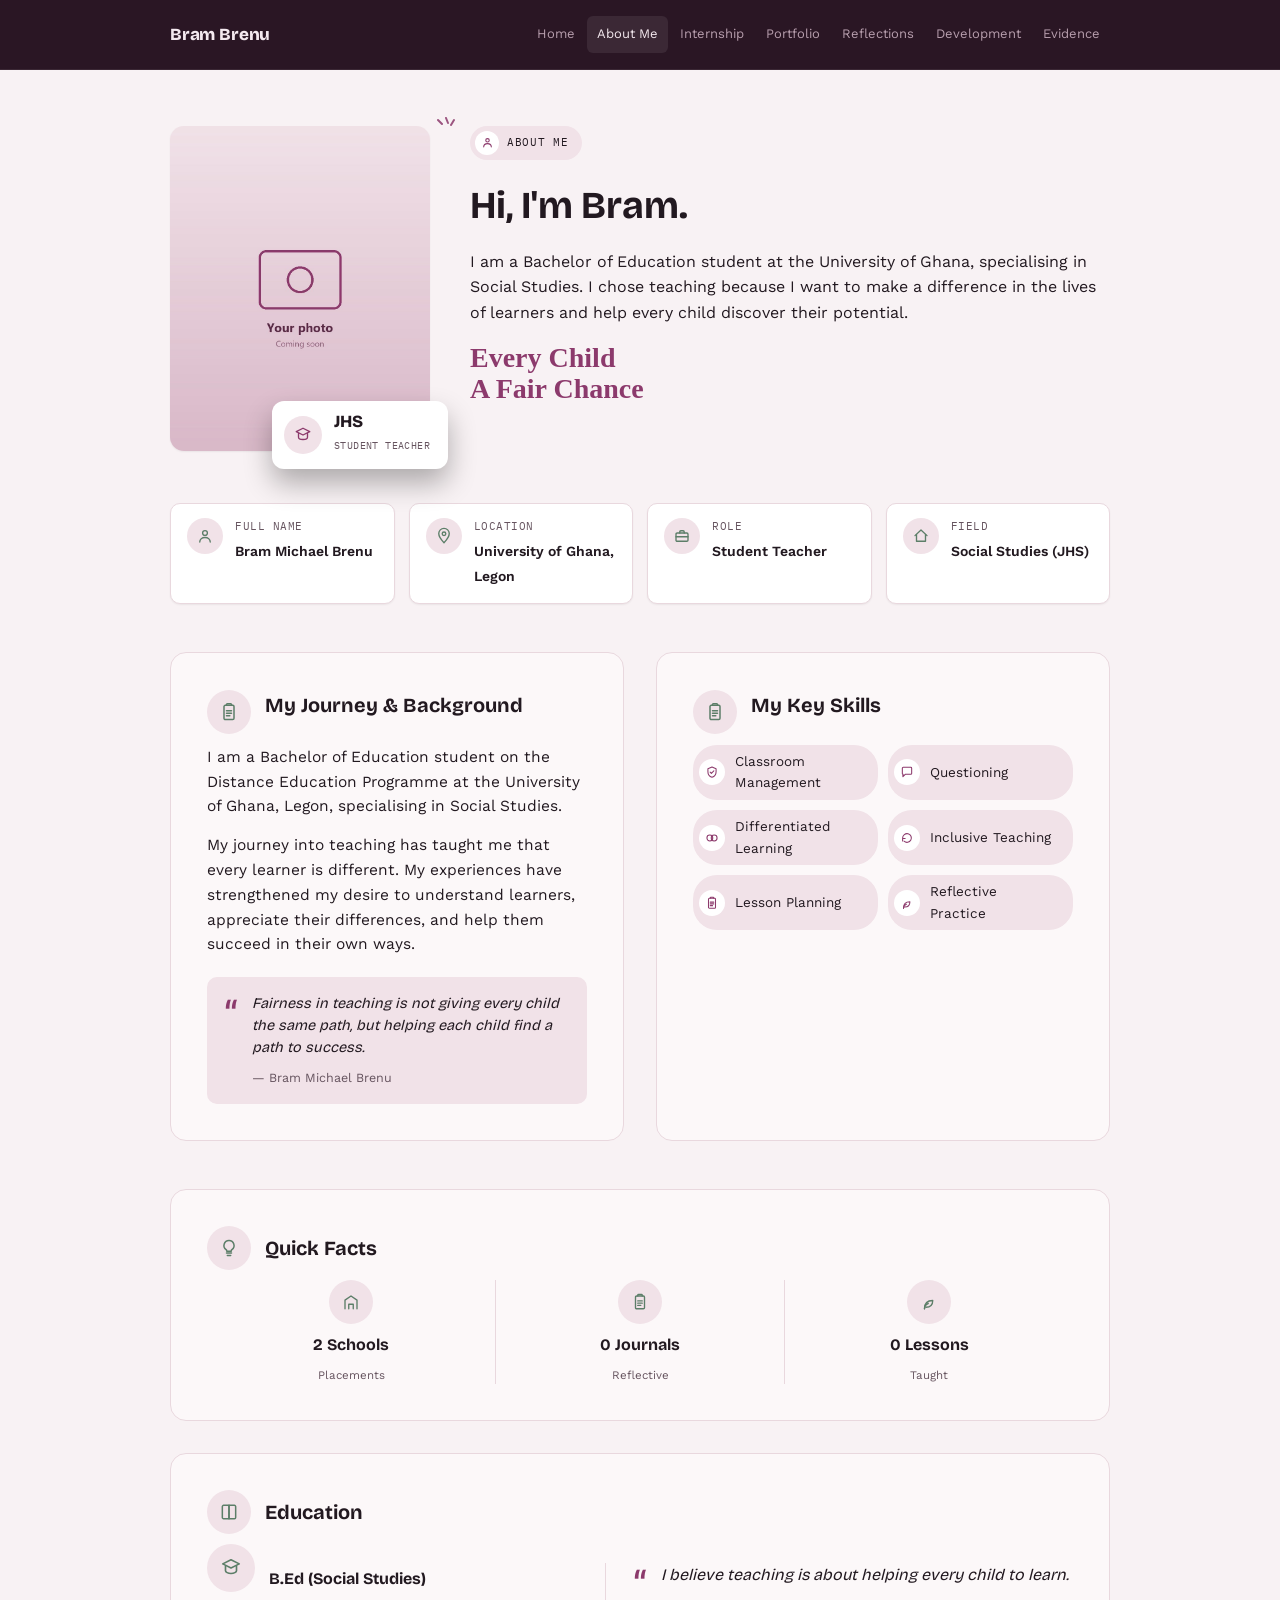
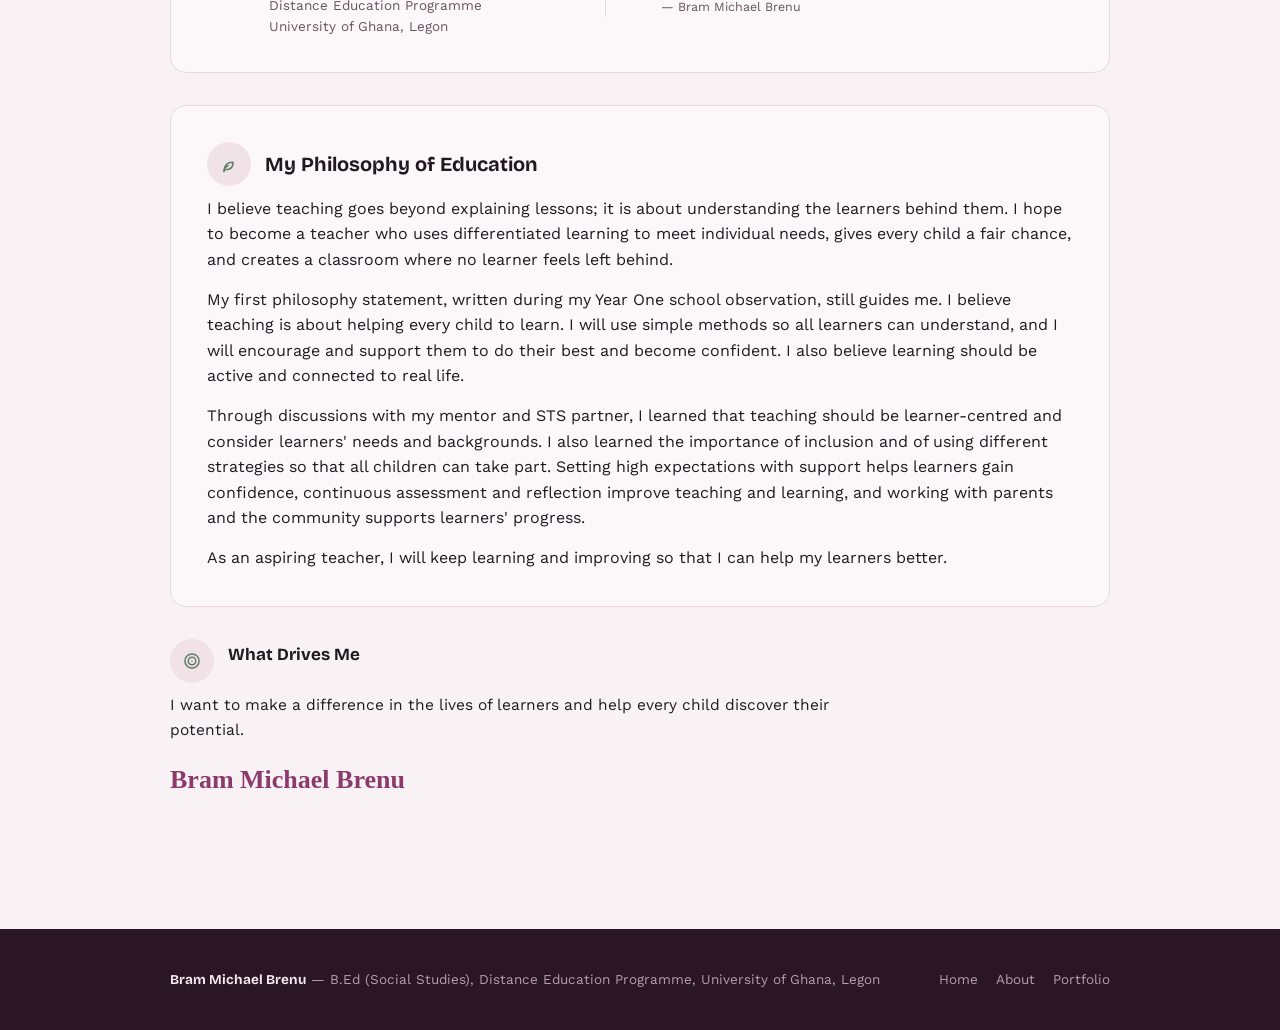
==== commit e2a97c0f: "Add client name: Bram Michael Brenu Co-Authored-By: Claude Opus 5.5 <noreply@anthropic.com>" ====
--- a/site/about.html
+++ b/site/about.html
@@ -3,8 +3,8 @@
 <head>
 <meta charset="UTF-8">
 <meta name="viewport" content="width=device-width, initial-scale=1">
-<title>Your Full Name — About Me</title>
-<meta name="description" content="Teaching e-portfolio of Your Full Name, B.Ed (Social Studies) student-teacher at the University of Ghana, Legon.">
+<title>Bram Michael Brenu — About Me</title>
+<meta name="description" content="Teaching e-portfolio of Bram Michael Brenu, B.Ed (Social Studies) student-teacher at the University of Ghana, Legon.">
 <link rel="stylesheet" href="https://fonts.googleapis.com/css2?family=Bricolage+Grotesque:opsz,wght@12..96,500;12..96,700;12..96,800&family=Work+Sans:wght@400;500;600;700&family=IBM+Plex+Mono:wght@500&display=swap">
 <link rel="stylesheet" href="styles.css">
 </head>
@@ -12,7 +12,7 @@
 
 <header class="site">
   <div class="container nav-row">
-    <a class="brand" href="index.html">Your Name</a>
+    <a class="brand" href="index.html">Bram Brenu</a>
     <button class="nav-toggle" id="navToggle" aria-expanded="false">Menu</button>
     <nav class="links" id="navLinks">
       <a href="index.html">Home</a>
@@ -32,7 +32,7 @@
     <div class="about-split">
       <div style="position:relative;">
         <div class="photo-ticks"><svg width="24" height="34" viewBox="0 0 24 34" fill="none" stroke="currentColor" stroke-width="2" stroke-linecap="round"><path d="M2 4l4 4"/><path d="M10 2l2 5"/><path d="M18 4l-3 5"/></svg></div>
-        <img class="about-photo" style="object-position:center 15%;" src="assets/portrait.jpg" alt="Portrait of Your Full Name">
+        <img class="about-photo" style="object-position:center 15%;" src="assets/portrait.jpg" alt="Portrait of Bram Michael Brenu">
         <div class="hero-badge" style="position:absolute;right:-18px;bottom:-18px;left:auto;">
           <div class="badge-icon"><svg width="18" height="18" viewBox="0 0 24 24" fill="none" stroke="currentColor" stroke-width="1.8" stroke-linecap="round" stroke-linejoin="round"><path d="M12 3l9 4.5-9 4.5-9-4.5z"/><path d="M6 10v5c0 1.5 2.7 3 6 3s6-1.5 6-3v-5"/></svg></div>
           <div><b>JHS</b><span>Student Teacher</span></div>
@@ -40,7 +40,7 @@
       </div>
       <div class="about-greet">
         <div class="pill-eyebrow"><span class="pill-icon"><svg width="13" height="13" viewBox="0 0 24 24" fill="none" stroke="currentColor" stroke-width="2" stroke-linecap="round" stroke-linejoin="round"><circle cx="12" cy="8" r="3.2"/><path d="M5 20c0-3.5 3-6 7-6s7 2.5 7 6"/></svg></span>About Me</div>
-        <h3 style="font-size:clamp(28px,4.4vw,38px);">Hi, I'm [First Name].</h3>
+        <h3 style="font-size:clamp(28px,4.4vw,38px);">Hi, I'm Bram.</h3>
         <p class="body-text">I am a Bachelor of Education student at the University of Ghana, specialising in Social Studies. I chose teaching because I want to make a difference in the lives of learners and help every child discover their potential.</p>
         <div class="tagline-script">Every Child<br>A Fair Chance</div>
       </div>
@@ -50,7 +50,7 @@
       <div class="info-grid">
         <div class="info-item">
           <div class="info-icon"><svg width="18" height="18" viewBox="0 0 24 24" fill="none" stroke="currentColor" stroke-width="1.8" stroke-linecap="round" stroke-linejoin="round"><circle cx="12" cy="8" r="3.2"/><path d="M5 20c0-3.5 3-6 7-6s7 2.5 7 6"/></svg></div>
-          <div><span class="info-label">Full Name</span><span class="info-value">Your Full Name</span></div>
+          <div><span class="info-label">Full Name</span><span class="info-value">Bram Michael Brenu</span></div>
         </div>
         <div class="info-item">
           <div class="info-icon"><svg width="18" height="18" viewBox="0 0 24 24" fill="none" stroke="currentColor" stroke-width="1.8" stroke-linecap="round" stroke-linejoin="round"><path d="M12 21s7-7.2 7-12.2a7 7 0 1 0-14 0C5 13.8 12 21 12 21z"/><circle cx="12" cy="9" r="2.4"/></svg></div>
@@ -79,7 +79,7 @@
           <span class="quote-mark">&ldquo;</span>
           <div>
             <blockquote style="font-size:14.5px;">Fairness in teaching is not giving every child the same path, but helping each child find a path to success.</blockquote>
-            <cite>— Your Full Name</cite>
+            <cite>— Bram Michael Brenu</cite>
           </div>
         </div>
       </div>
@@ -137,7 +137,7 @@
           <span class="quote-mark">&ldquo;</span>
           <div>
             <blockquote>I believe teaching is about helping every child to learn.</blockquote>
-            <cite>— Your Full Name</cite>
+            <cite>— Bram Michael Brenu</cite>
           </div>
         </div>
       </div>
@@ -161,7 +161,7 @@
           <h3 style="font-size:17px;">What Drives Me</h3>
         </div>
         <p class="body-text">I want to make a difference in the lives of learners and help every child discover their potential.</p>
-        <div class="signature">Your Full Name</div>
+        <div class="signature">Bram Michael Brenu</div>
       </div>
     </div>
   </div>
@@ -169,7 +169,7 @@
 
 <footer class="site">
   <div class="container">
-    <div><strong>Your Full Name</strong> — B.Ed (Social Studies), Distance Education Programme, University of Ghana, Legon</div>
+    <div><strong>Bram Michael Brenu</strong> — B.Ed (Social Studies), Distance Education Programme, University of Ghana, Legon</div>
     <div class="foot-links">
       <a href="index.html">Home</a>
       <a href="about.html">About</a>
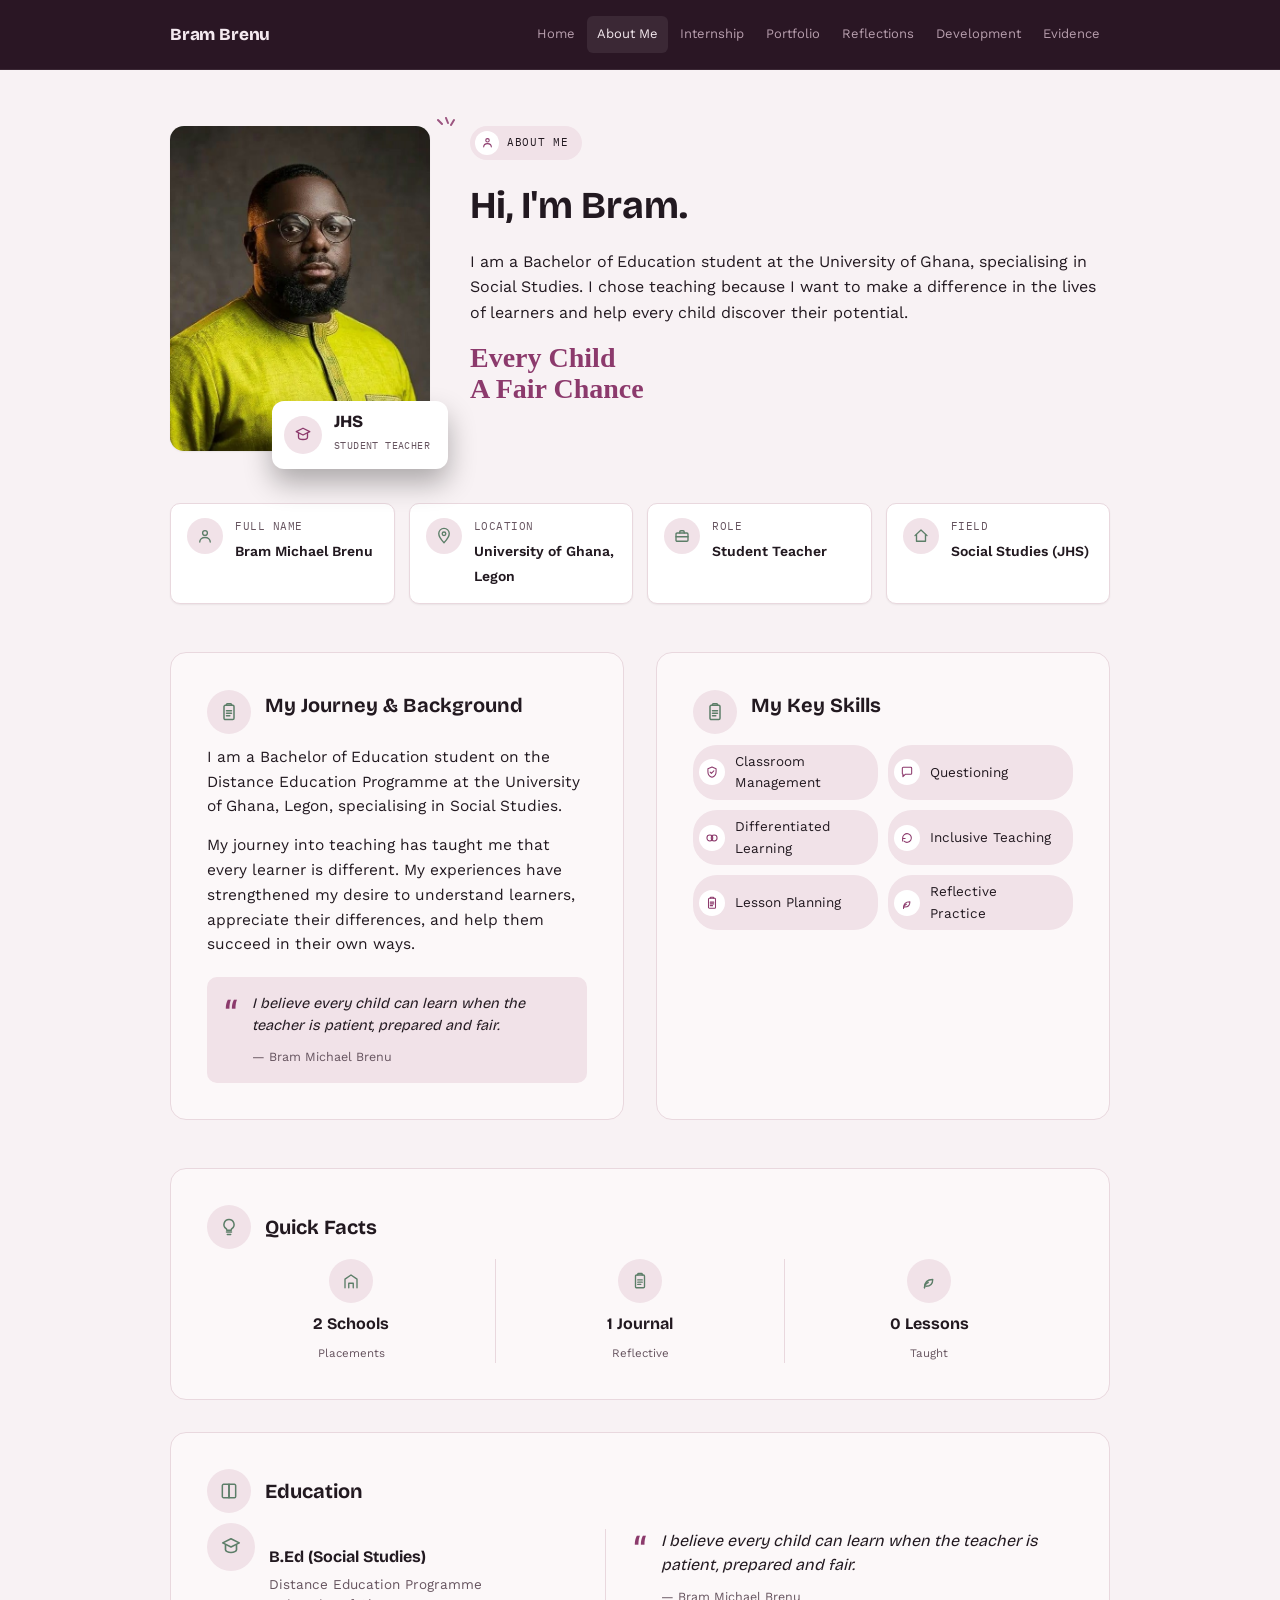
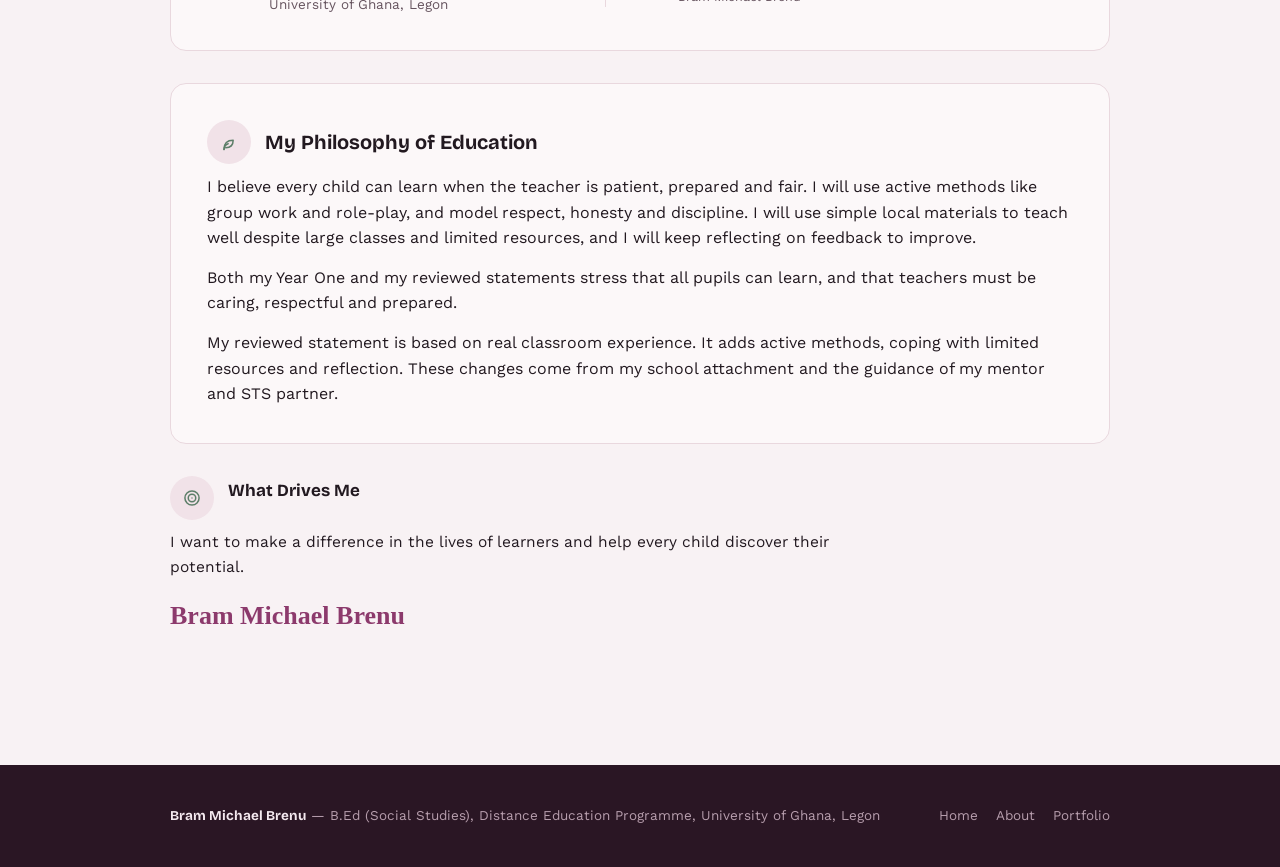
==== commit caeaca8a: "Add Bram's photo, Year 2 Sem 2 journal, score sheet, school and philosophy Co-Authored-By: Claude Op" ====
--- a/site/about.html
+++ b/site/about.html
@@ -78,7 +78,7 @@
         <div class="testimonial" style="margin-top:20px;background:var(--chip-bg);border-radius:10px;padding:16px 18px;">
           <span class="quote-mark">&ldquo;</span>
           <div>
-            <blockquote style="font-size:14.5px;">Fairness in teaching is not giving every child the same path, but helping each child find a path to success.</blockquote>
+            <blockquote style="font-size:14.5px;">I believe every child can learn when the teacher is patient, prepared and fair.</blockquote>
             <cite>— Bram Michael Brenu</cite>
           </div>
         </div>
@@ -111,7 +111,7 @@
         </div>
         <div class="stat-trio-item">
           <div class="focus-icon"><svg width="18" height="18" viewBox="0 0 24 24" fill="none" stroke="currentColor" stroke-width="1.8" stroke-linecap="round" stroke-linejoin="round"><rect x="6" y="4" width="12" height="17" rx="1.5"/><path d="M9 4V3a1 1 0 0 1 1-1h4a1 1 0 0 1 1 1v1"/><path d="M9 10.5h6M9 13.5h6M9 16.5h4"/></svg></div>
-          <b>0 Journals</b><span>Reflective</span>
+          <b>1 Journal</b><span>Reflective</span>
         </div>
         <div class="stat-trio-item">
           <div class="focus-icon"><svg width="18" height="18" viewBox="0 0 24 24" fill="none" stroke="currentColor" stroke-width="1.8" stroke-linecap="round" stroke-linejoin="round"><path d="M6 21c0-7 4-11 11-11 0 6-3 9-9 9"/><path d="M6 21c0-4 2-6 5-7"/></svg></div>
@@ -136,7 +136,7 @@
         <div class="testimonial">
           <span class="quote-mark">&ldquo;</span>
           <div>
-            <blockquote>I believe teaching is about helping every child to learn.</blockquote>
+            <blockquote>I believe every child can learn when the teacher is patient, prepared and fair.</blockquote>
             <cite>— Bram Michael Brenu</cite>
           </div>
         </div>
@@ -148,10 +148,9 @@
         <div class="focus-icon"><svg width="20" height="20" viewBox="0 0 24 24" fill="none" stroke="currentColor" stroke-width="1.8" stroke-linecap="round" stroke-linejoin="round"><path d="M6 21c0-7 4-11 11-11 0 6-3 9-9 9"/><path d="M6 21c0-4 2-6 5-7"/></svg></div>
         <h3>My Philosophy of Education</h3>
       </div>
-      <p class="body-text">I believe teaching goes beyond explaining lessons; it is about understanding the learners behind them. I hope to become a teacher who uses differentiated learning to meet individual needs, gives every child a fair chance, and creates a classroom where no learner feels left behind.</p>
-      <p class="body-text" style="margin-top:14px;">My first philosophy statement, written during my Year One school observation, still guides me. I believe teaching is about helping every child to learn. I will use simple methods so all learners can understand, and I will encourage and support them to do their best and become confident. I also believe learning should be active and connected to real life.</p>
-      <p class="body-text" style="margin-top:14px;">Through discussions with my mentor and STS partner, I learned that teaching should be learner-centred and consider learners' needs and backgrounds. I also learned the importance of inclusion and of using different strategies so that all children can take part. Setting high expectations with support helps learners gain confidence, continuous assessment and reflection improve teaching and learning, and working with parents and the community supports learners' progress.</p>
-            <p class="body-text" style="margin-top:14px;">As an aspiring teacher, I will keep learning and improving so that I can help my learners better.</p>
+      <p class="body-text">I believe every child can learn when the teacher is patient, prepared and fair. I will use active methods like group work and role-play, and model respect, honesty and discipline. I will use simple local materials to teach well despite large classes and limited resources, and I will keep reflecting on feedback to improve.</p>
+      <p class="body-text" style="margin-top:14px;">Both my Year One and my reviewed statements stress that all pupils can learn, and that teachers must be caring, respectful and prepared.</p>
+      <p class="body-text" style="margin-top:14px;">My reviewed statement is based on real classroom experience. It adds active methods, coping with limited resources and reflection. These changes come from my school attachment and the guidance of my mentor and STS partner.</p>
     </div>
 
     <div class="block">
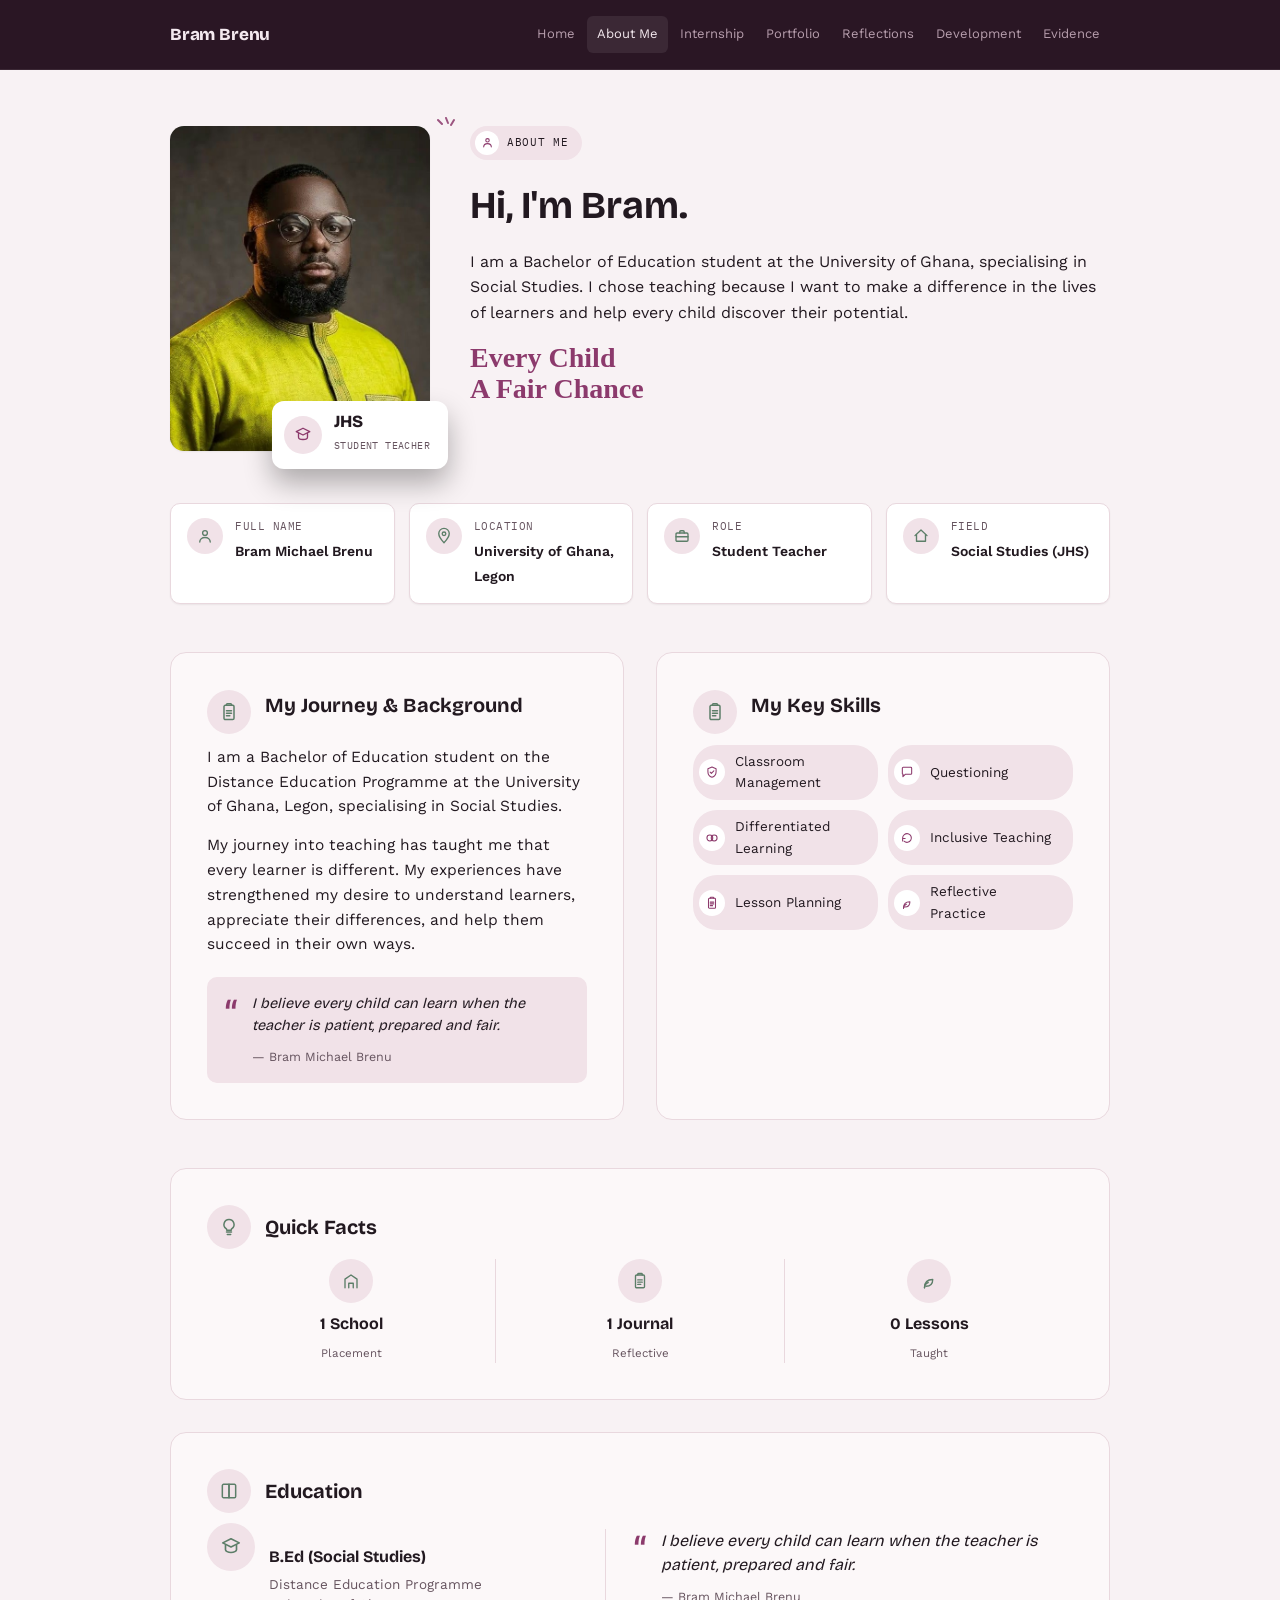
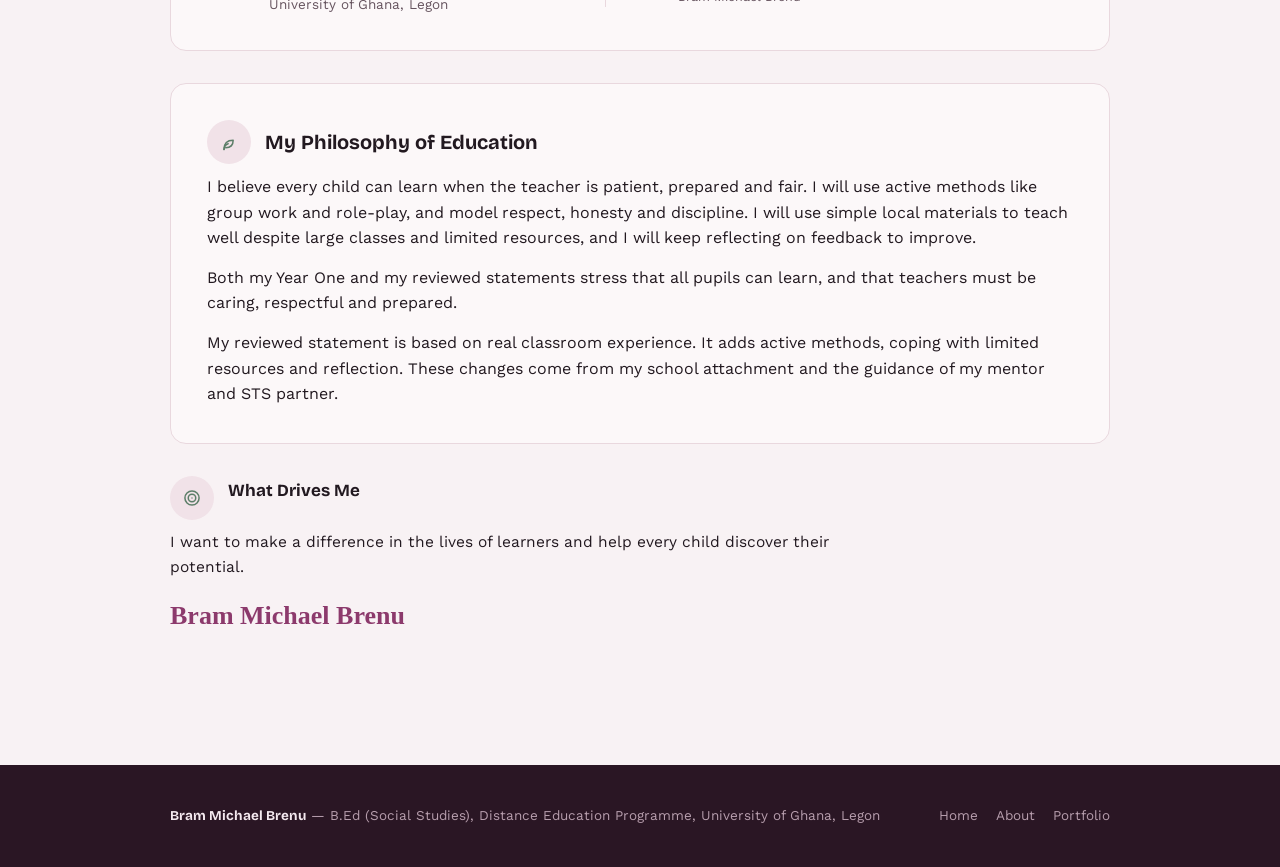
==== commit dd217b5c: "Show Bram's single placement school with period, classes and mentor Co-Authored-By: Claude Opus 5.5 " ====
--- a/site/about.html
+++ b/site/about.html
@@ -107,7 +107,7 @@
       <div class="stat-trio">
         <div class="stat-trio-item">
           <div class="focus-icon"><svg width="18" height="18" viewBox="0 0 24 24" fill="none" stroke="currentColor" stroke-width="1.8" stroke-linecap="round" stroke-linejoin="round"><path d="M4 21V9.5L12 4l8 5.5V21"/><path d="M9 21v-6h6v6"/></svg></div>
-          <b>2 Schools</b><span>Placements</span>
+          <b>1 School</b><span>Placement</span>
         </div>
         <div class="stat-trio-item">
           <div class="focus-icon"><svg width="18" height="18" viewBox="0 0 24 24" fill="none" stroke="currentColor" stroke-width="1.8" stroke-linecap="round" stroke-linejoin="round"><rect x="6" y="4" width="12" height="17" rx="1.5"/><path d="M9 4V3a1 1 0 0 1 1-1h4a1 1 0 0 1 1 1v1"/><path d="M9 10.5h6M9 13.5h6M9 16.5h4"/></svg></div>
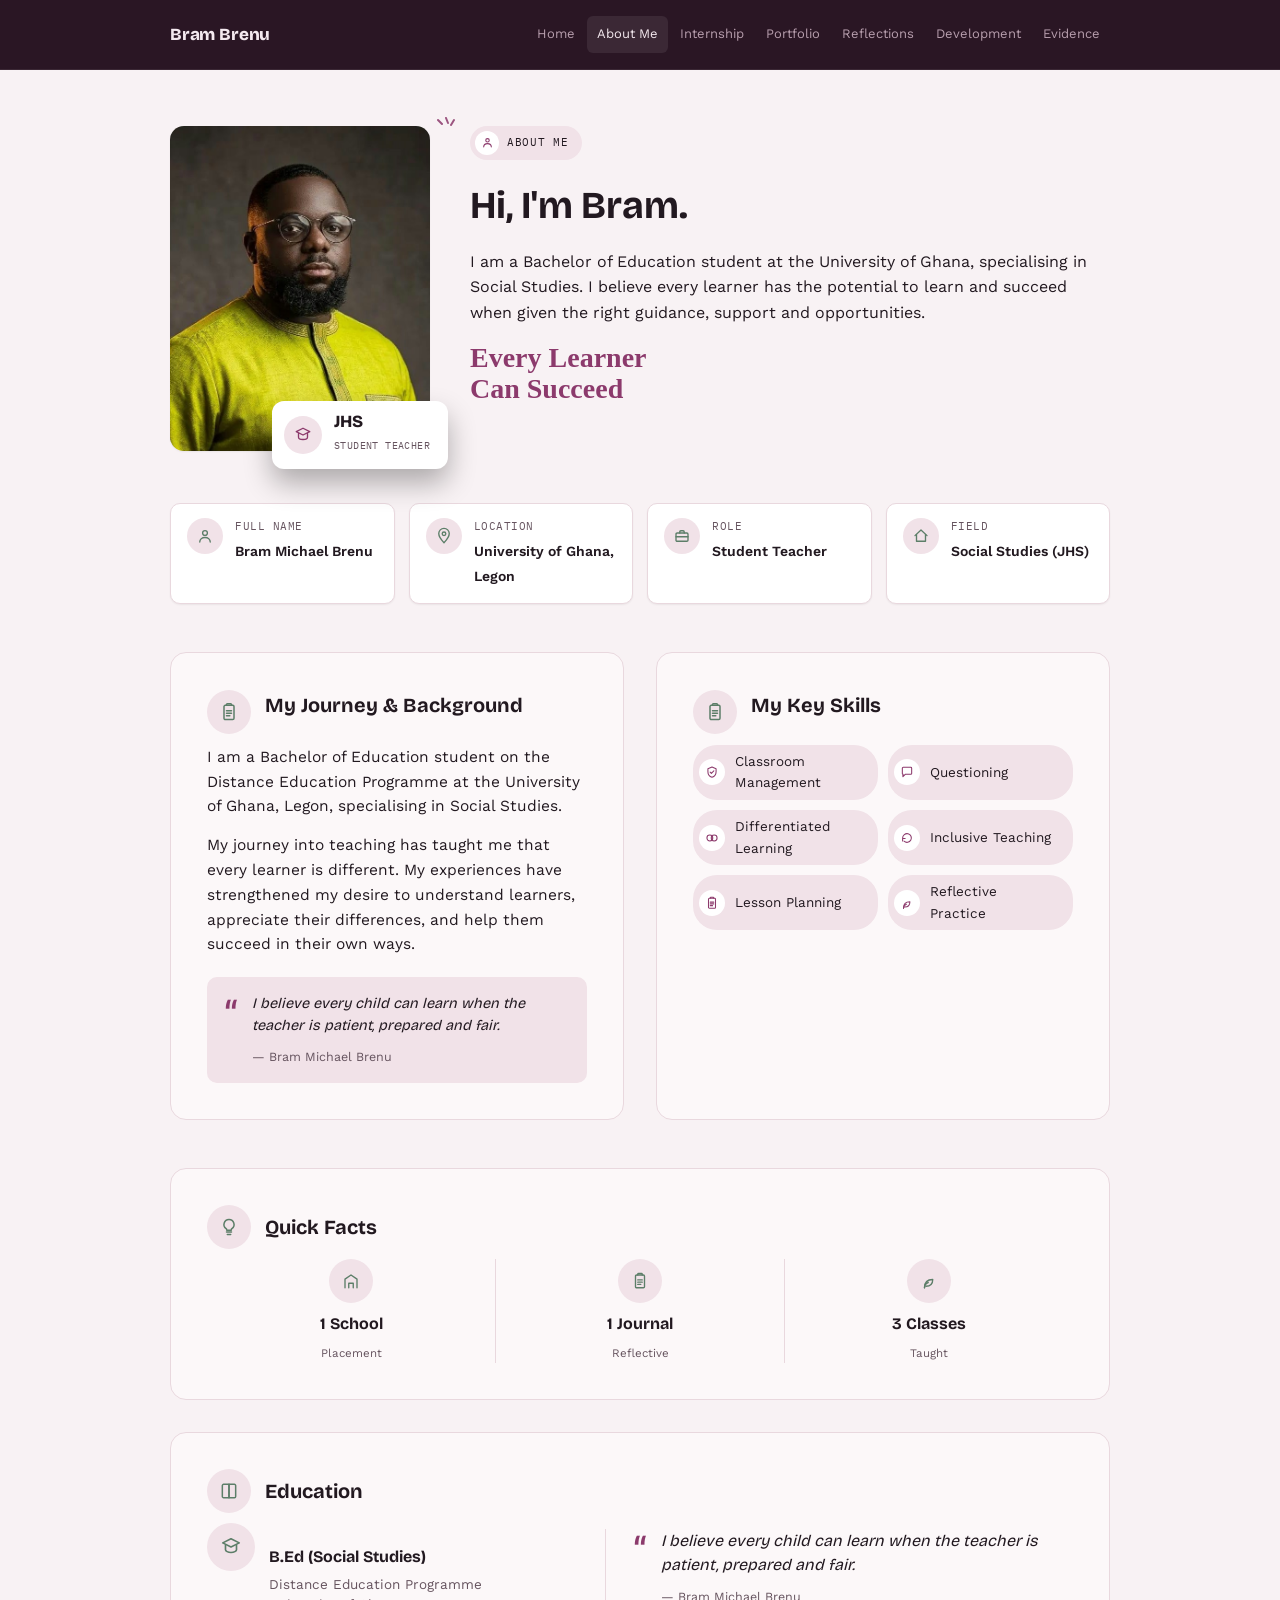
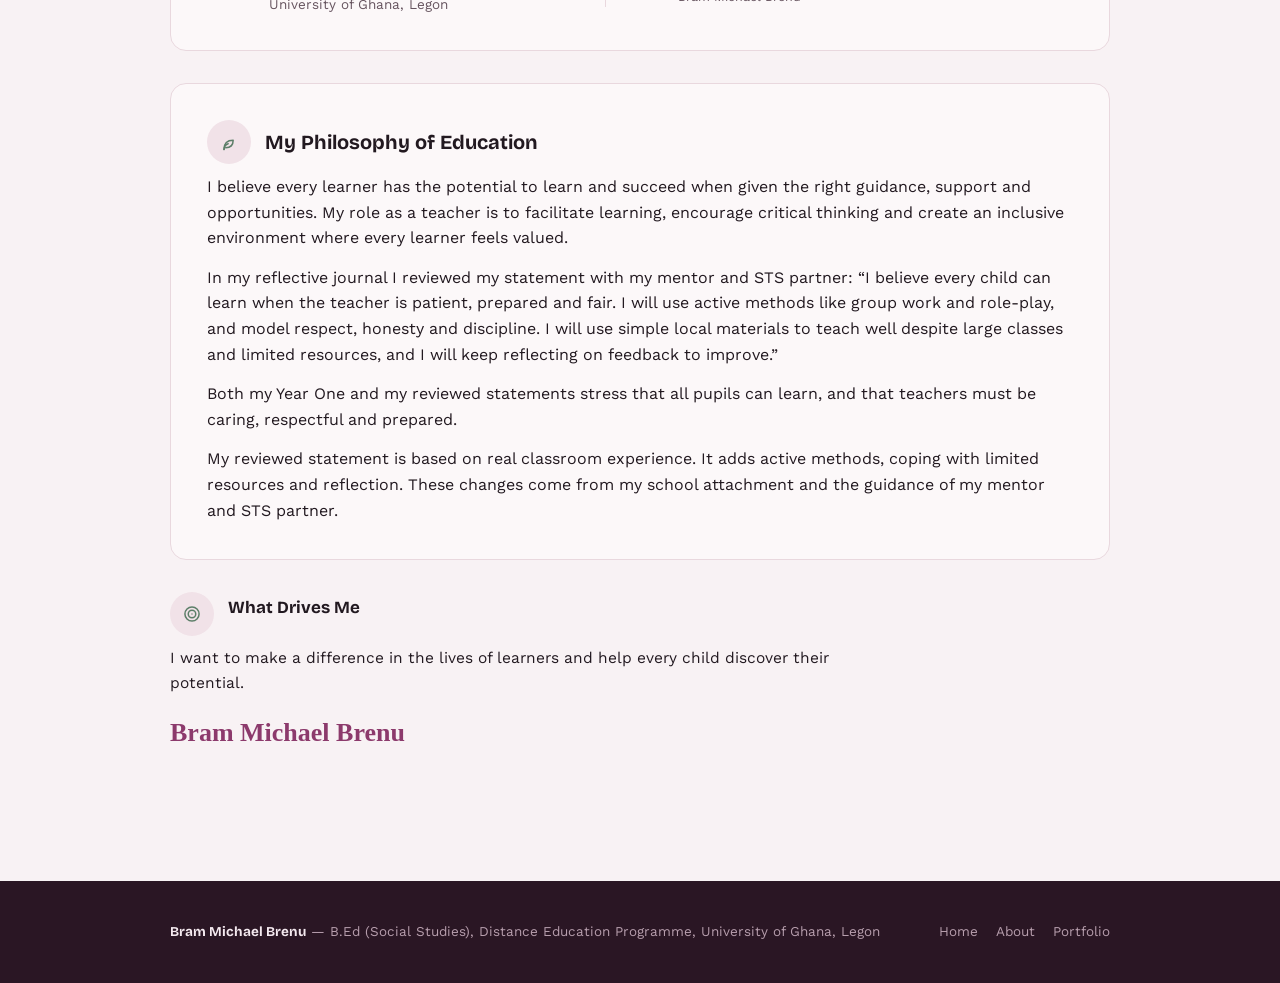
==== commit 8f21701e: "Add Bram's teaching philosophy, challenges and areas to improve Co-Authored-By: Claude Opus 5.5 <nor" ====
--- a/site/about.html
+++ b/site/about.html
@@ -41,8 +41,8 @@
       <div class="about-greet">
         <div class="pill-eyebrow"><span class="pill-icon"><svg width="13" height="13" viewBox="0 0 24 24" fill="none" stroke="currentColor" stroke-width="2" stroke-linecap="round" stroke-linejoin="round"><circle cx="12" cy="8" r="3.2"/><path d="M5 20c0-3.5 3-6 7-6s7 2.5 7 6"/></svg></span>About Me</div>
         <h3 style="font-size:clamp(28px,4.4vw,38px);">Hi, I'm Bram.</h3>
-        <p class="body-text">I am a Bachelor of Education student at the University of Ghana, specialising in Social Studies. I chose teaching because I want to make a difference in the lives of learners and help every child discover their potential.</p>
-        <div class="tagline-script">Every Child<br>A Fair Chance</div>
+        <p class="body-text">I am a Bachelor of Education student at the University of Ghana, specialising in Social Studies. I believe every learner has the potential to learn and succeed when given the right guidance, support and opportunities.</p>
+        <div class="tagline-script">Every Learner<br>Can Succeed</div>
       </div>
     </div>
 
@@ -115,7 +115,7 @@
         </div>
         <div class="stat-trio-item">
           <div class="focus-icon"><svg width="18" height="18" viewBox="0 0 24 24" fill="none" stroke="currentColor" stroke-width="1.8" stroke-linecap="round" stroke-linejoin="round"><path d="M6 21c0-7 4-11 11-11 0 6-3 9-9 9"/><path d="M6 21c0-4 2-6 5-7"/></svg></div>
-          <b>0 Lessons</b><span>Taught</span>
+          <b>3 Classes</b><span>Taught</span>
         </div>
       </div>
     </div>
@@ -148,7 +148,8 @@
         <div class="focus-icon"><svg width="20" height="20" viewBox="0 0 24 24" fill="none" stroke="currentColor" stroke-width="1.8" stroke-linecap="round" stroke-linejoin="round"><path d="M6 21c0-7 4-11 11-11 0 6-3 9-9 9"/><path d="M6 21c0-4 2-6 5-7"/></svg></div>
         <h3>My Philosophy of Education</h3>
       </div>
-      <p class="body-text">I believe every child can learn when the teacher is patient, prepared and fair. I will use active methods like group work and role-play, and model respect, honesty and discipline. I will use simple local materials to teach well despite large classes and limited resources, and I will keep reflecting on feedback to improve.</p>
+      <p class="body-text">I believe every learner has the potential to learn and succeed when given the right guidance, support and opportunities. My role as a teacher is to facilitate learning, encourage critical thinking and create an inclusive environment where every learner feels valued.</p>
+      <p class="body-text" style="margin-top:14px;">In my reflective journal I reviewed my statement with my mentor and STS partner: &ldquo;I believe every child can learn when the teacher is patient, prepared and fair. I will use active methods like group work and role-play, and model respect, honesty and discipline. I will use simple local materials to teach well despite large classes and limited resources, and I will keep reflecting on feedback to improve.&rdquo;</p>
       <p class="body-text" style="margin-top:14px;">Both my Year One and my reviewed statements stress that all pupils can learn, and that teachers must be caring, respectful and prepared.</p>
       <p class="body-text" style="margin-top:14px;">My reviewed statement is based on real classroom experience. It adds active methods, coping with limited resources and reflection. These changes come from my school attachment and the guidance of my mentor and STS partner.</p>
     </div>
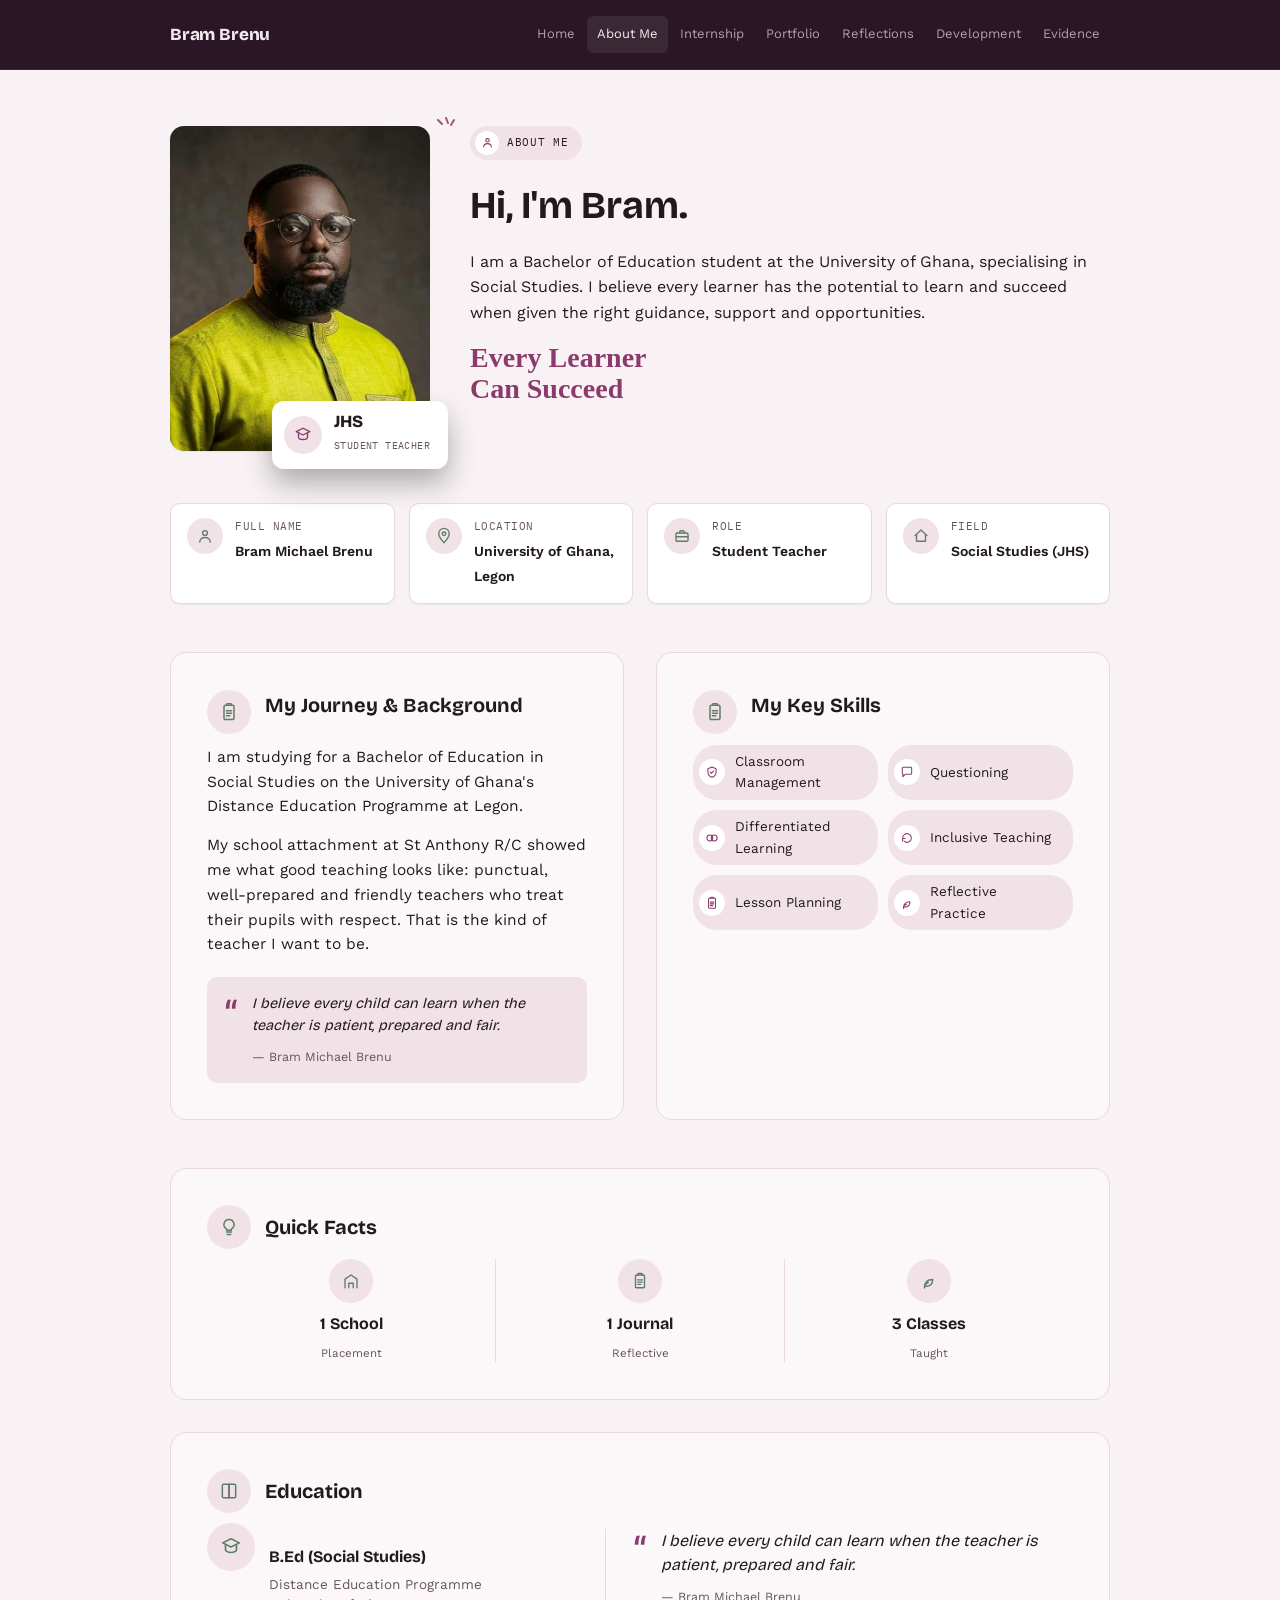
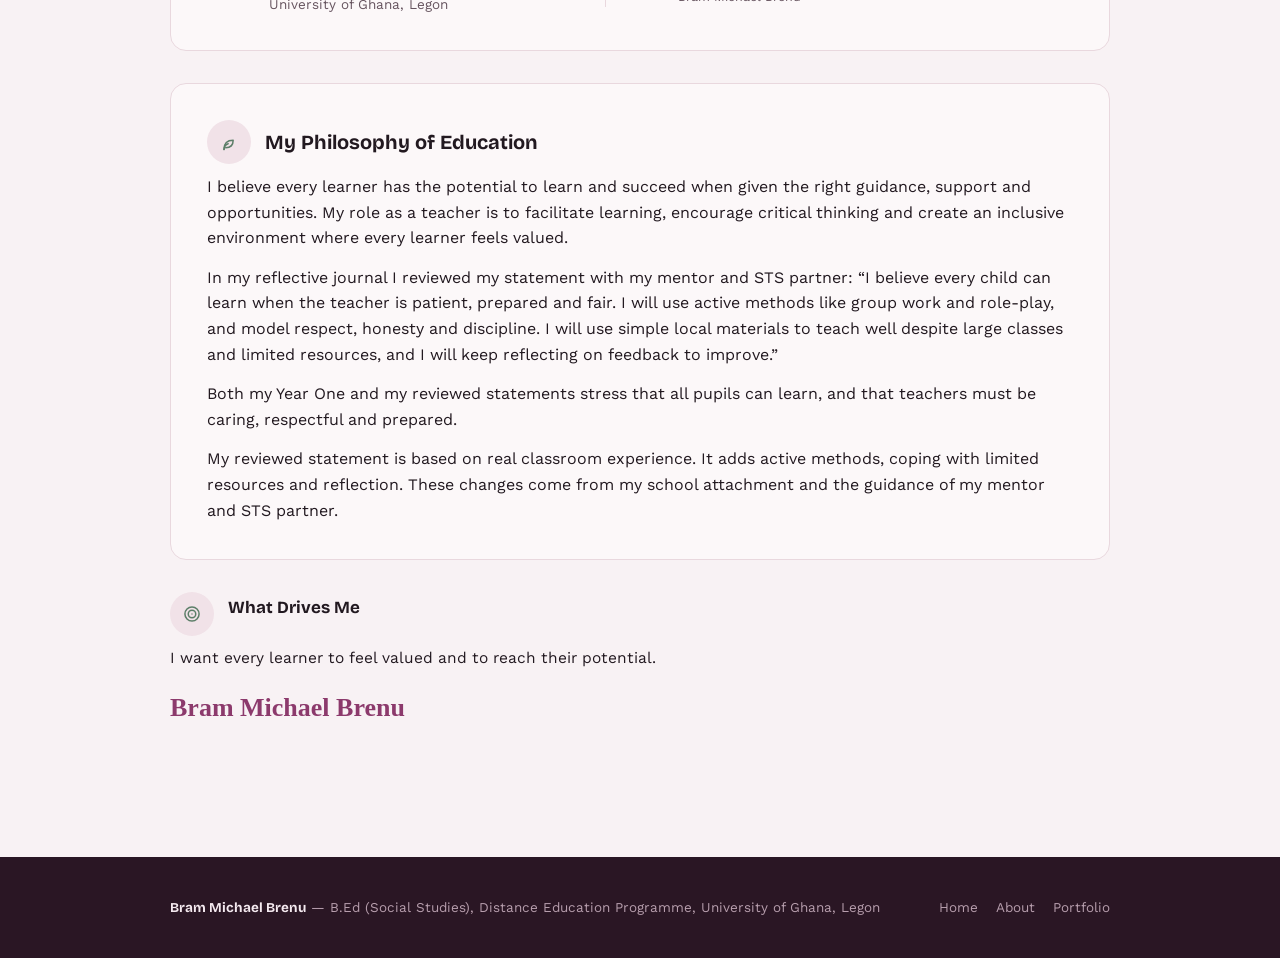
==== commit 7d04f20a: "Reword sample text so none of it matches another portfolio Co-Authored-By: Claude Opus 5.5 <noreply@" ====
--- a/site/about.html
+++ b/site/about.html
@@ -73,8 +73,8 @@
         <div class="focus-icon"><svg width="20" height="20" viewBox="0 0 24 24" fill="none" stroke="currentColor" stroke-width="1.8" stroke-linecap="round" stroke-linejoin="round"><rect x="6" y="4" width="12" height="17" rx="1.5"/><path d="M9 4V3a1 1 0 0 1 1-1h4a1 1 0 0 1 1 1v1"/><path d="M9 10.5h6M9 13.5h6M9 16.5h4"/></svg></div>
         <h3>My Journey &amp; Background</h3>
       </div>
-        <p class="body-text">I am a Bachelor of Education student on the Distance Education Programme at the University of Ghana, Legon, specialising in Social Studies.</p>
-        <p class="body-text" style="margin-top:14px;">My journey into teaching has taught me that every learner is different. My experiences have strengthened my desire to understand learners, appreciate their differences, and help them succeed in their own ways.</p>
+        <p class="body-text">I am studying for a Bachelor of Education in Social Studies on the University of Ghana's Distance Education Programme at Legon.</p>
+        <p class="body-text" style="margin-top:14px;">My school attachment at St Anthony R/C showed me what good teaching looks like: punctual, well-prepared and friendly teachers who treat their pupils with respect. That is the kind of teacher I want to be.</p>
         <div class="testimonial" style="margin-top:20px;background:var(--chip-bg);border-radius:10px;padding:16px 18px;">
           <span class="quote-mark">&ldquo;</span>
           <div>
@@ -160,7 +160,7 @@
           <div class="focus-icon"><svg width="20" height="20" viewBox="0 0 24 24" fill="none" stroke="currentColor" stroke-width="1.8" stroke-linecap="round" stroke-linejoin="round"><circle cx="12" cy="12" r="8.5"/><circle cx="12" cy="12" r="4.5"/><circle cx="12" cy="12" r=".8" fill="currentColor" stroke="none"/></svg></div>
           <h3 style="font-size:17px;">What Drives Me</h3>
         </div>
-        <p class="body-text">I want to make a difference in the lives of learners and help every child discover their potential.</p>
+        <p class="body-text">I want every learner to feel valued and to reach their potential.</p>
         <div class="signature">Bram Michael Brenu</div>
       </div>
     </div>
